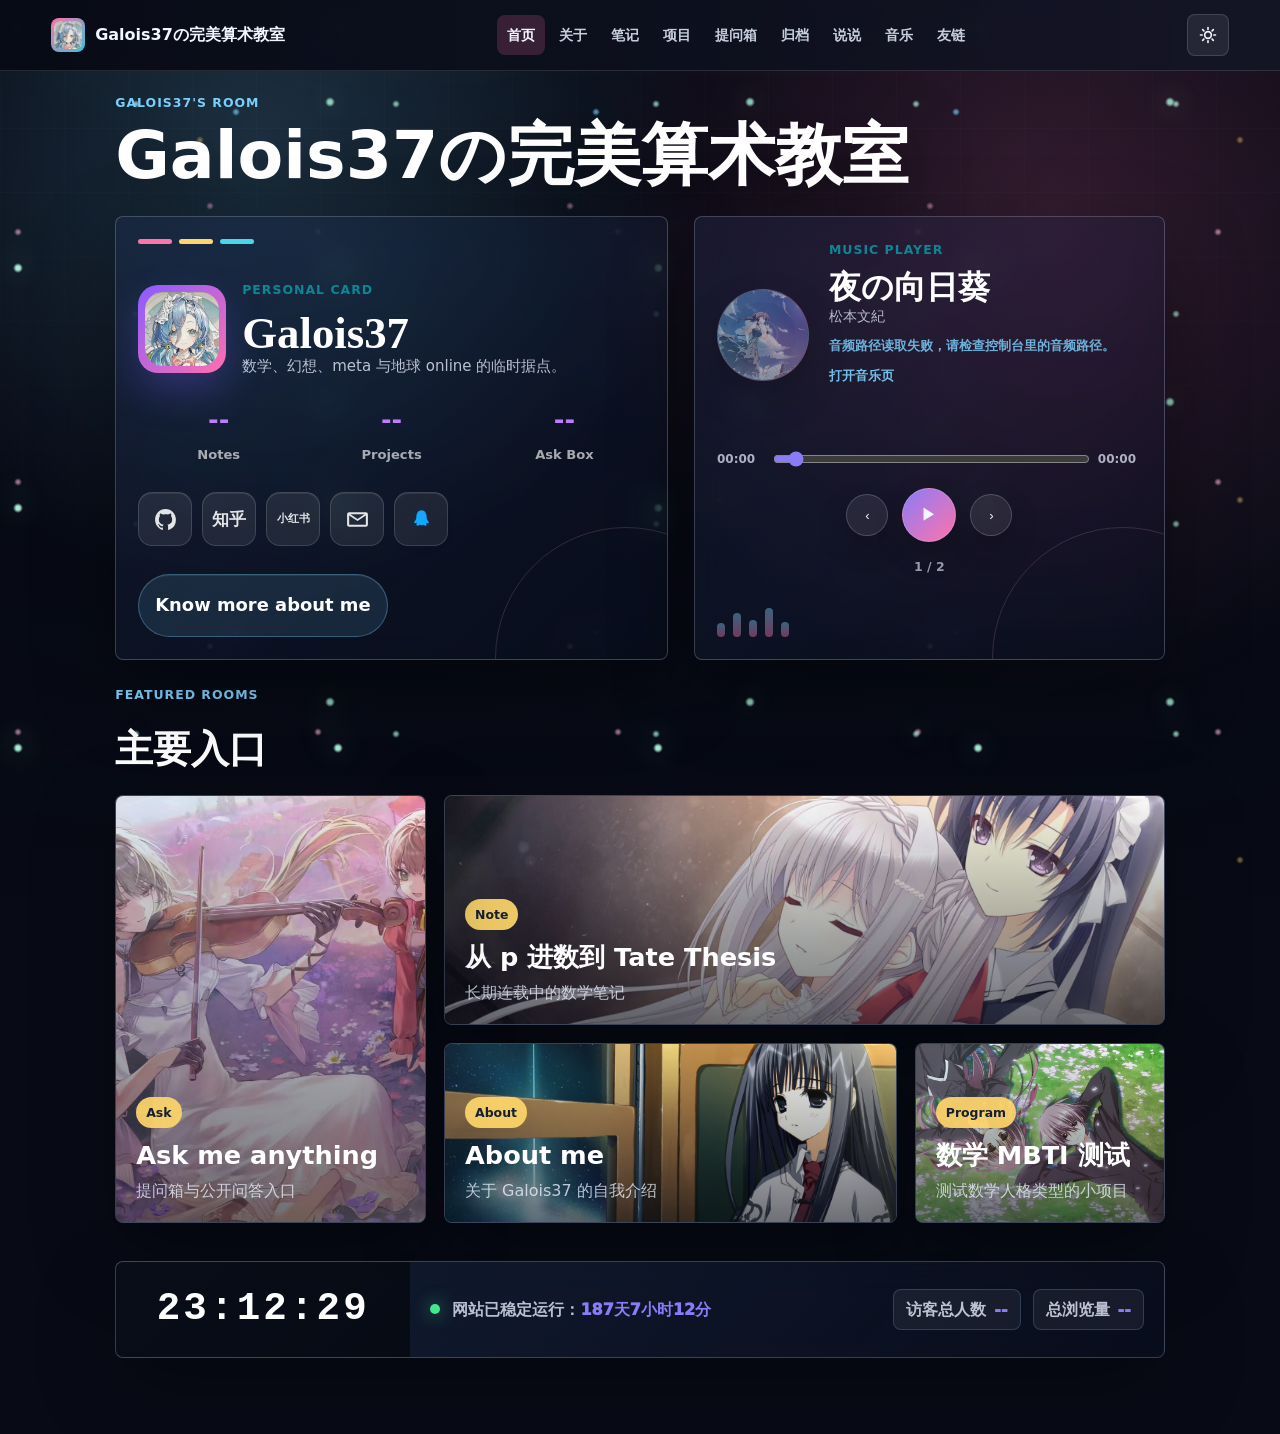
==== index.html @ 0f1a027f "Update site assets 2026-06-08 23:46:49" ====
<!doctype html>
<html lang="zh-CN">
<head>
  <meta charset="utf-8">
  <meta name="viewport" content="width=device-width, initial-scale=1">
  <title>Galois37の完美算术教室</title>
  <meta name="description" content="Galois37 的个人主页，记录笔记、项目、文章杂谈和提问箱。">
  <link rel="stylesheet" href="styles.css?v=20260608-audio-lyrics-1">
</head>
<body data-page="home">
  <header class="site-header" id="top">
    <a class="brand" href="index.html" aria-label="回到首页">
      <span class="brand-mark"><img src="assets/avatar.jpg" alt=""></span>
      <span>Galois37の完美算术教室</span>
    </a>
    <button class="nav-toggle" type="button" aria-label="打开导航" aria-expanded="false" aria-controls="site-nav">
      <span></span><span></span><span></span>
    </button>
    <nav class="site-nav" id="site-nav" aria-label="主导航">
      <a href="index.html" data-nav="home">首页</a>
      <a href="about.html" data-nav="about">关于</a>
      <a href="notes.html" data-nav="notes">笔记</a>
      <a href="articles.html" data-nav="articles">项目</a>
      <a href="ask.html" data-nav="ask">提问箱</a>
      <a class="nav-extra" href="archive.html" data-nav="archive">归档</a>
      <a class="nav-extra" href="moments.html" data-nav="moments">说说</a>
      <a class="nav-extra" href="music.html" data-nav="music">音乐</a>
      <a class="nav-extra" href="friends.html" data-nav="friends">友链</a>
    </nav>
    <button class="theme-toggle" type="button" data-theme-toggle aria-label="切换白天模式和黑夜模式" title="切换主题">
      <svg viewBox="0 0 24 24" aria-hidden="true"><path d="M12 3v2M12 19v2M5.64 5.64l1.42 1.42M16.95 16.95l1.41 1.41M3 12h2M19 12h2M5.64 18.36l1.42-1.42M16.95 7.05l1.41-1.41"/><circle cx="12" cy="12" r="4"/></svg>
    </button>
  </header>

  <main class="home-main">
    <section class="home-stage" aria-labelledby="home-title">
      <div class="home-bg-slider" aria-hidden="true">
        <span class="home-bg-slide home-bg-one"></span>
        <span class="home-bg-slide home-bg-two"></span>
        <span class="home-bg-slide home-bg-three"></span>
      </div>
      <div class="home-stage-shade" aria-hidden="true"></div>

      <div class="home-stage-inner">
        <div class="home-title-block">
          <p class="eyebrow">Galois37's Room</p>
          <h1 id="home-title">Galois37の完美算术教室</h1>
        </div>

        <div class="home-dashboard">
          <article class="profile-card home-persona-card" aria-label="Galois37 的个人名片">
            <div class="home-card-topline">
              <span></span><span></span><span></span>
            </div>
            <div class="home-persona-head">
              <a class="avatar-shell" href="about.html" aria-label="查看 Galois37 的关于页面">
                <img src="assets/avatar.jpg" alt="Galois37 的头像">
              </a>
              <div>
                <p class="eyebrow">Personal Card</p>
                <h2>Galois37</h2>
                <p>数学、幻想、meta 与地球 online 的临时据点。</p>
              </div>
            </div>
            <div class="profile-stats" aria-label="站点内容统计">
              <a href="notes.html" aria-label="查看笔记"><strong data-stat-count="notes">--</strong>Notes</a>
              <a href="articles.html" aria-label="查看项目"><strong data-stat-count="works">--</strong>Projects</a>
              <a href="ask.html" aria-label="进入提问箱"><strong data-stat-count="asks">--</strong>Ask Box</a>
            </div>
            <div class="icon-links" aria-label="社交链接">
              <a class="app-link github-link" href="https://github.com/Galois37" target="_blank" rel="noreferrer" aria-label="GitHub 主页">
                <svg viewBox="0 0 24 24" aria-hidden="true"><path d="M12 2C6.48 2 2 6.58 2 12.26c0 4.52 2.86 8.35 6.83 9.71.5.1.68-.22.68-.49 0-.24-.01-.88-.01-1.73-2.78.62-3.37-1.37-3.37-1.37-.45-1.19-1.11-1.51-1.11-1.51-.91-.64.07-.63.07-.63 1 .07 1.53 1.06 1.53 1.06.9 1.57 2.36 1.12 2.94.86.09-.67.35-1.12.64-1.38-2.22-.26-4.56-1.14-4.56-5.07 0-1.12.39-2.04 1.03-2.76-.1-.26-.45-1.31.1-2.72 0 0 .84-.28 2.75 1.05A9.27 9.27 0 0 1 12 6.94c.85 0 1.71.12 2.51.34 1.91-1.33 2.75-1.05 2.75-1.05.55 1.41.2 2.46.1 2.72.64.72 1.03 1.64 1.03 2.76 0 3.94-2.34 4.8-4.57 5.06.36.32.68.95.68 1.92 0 1.38-.01 2.49-.01 2.83 0 .27.18.59.69.49A10.16 10.16 0 0 0 22 12.26C22 6.58 17.52 2 12 2Z"/></svg>
              </a>
              <a class="app-link zhihu-link" href="https://www.zhihu.com/people/riemann-85-53" target="_blank" rel="noreferrer" aria-label="知乎主页"><span class="brand-glyph">知乎</span></a>
              <a class="app-link xhs-link" href="https://xhslink.com/m/2OqSgZDfYsQ" target="_blank" rel="noreferrer" aria-label="小红书主页"><span class="brand-glyph xhs-glyph">小红书</span></a>
              <a class="app-link mail-link" href="mailto:2707752781@qq.com" aria-label="QQ 邮箱">
                <svg viewBox="0 0 24 24" aria-hidden="true"><path d="M4 5h16a2 2 0 0 1 2 2v10a2 2 0 0 1-2 2H4a2 2 0 0 1-2-2V7a2 2 0 0 1 2-2Zm0 3.2V17h16V8.2l-8 5.3-8-5.3Zm1.2-1.2L12 11.5 18.8 7H5.2Z"/></svg>
              </a>
              <a class="app-link qq-link" href="tencent://message/?uin=2707752781&Site=Galois37&Menu=yes" aria-label="QQ 联系">
                <svg class="qq-badge" viewBox="0 0 64 64" aria-hidden="true"><path class="qq-body" d="M32 8.5c8 0 13.2 7.2 13.2 18 0 4.4 2.5 8.4 5.1 12.1 1.2 1.7.3 3.1-1.7 2.7l-4.4-.9c.8 3.3 1.2 6.2-.5 7.3-1.5 1-4.3-.5-6.6-2.2-1.6.6-3.3.9-5.1.9s-3.5-.3-5.1-.9c-2.3 1.7-5.1 3.2-6.6 2.2-1.7-1.1-1.3-4-.5-7.3l-4.4.9c-2 .4-2.9-1-1.7-2.7 2.6-3.7 5.1-7.7 5.1-12.1 0-10.8 5.2-18 13.2-18Z"></path></svg>
              </a>
            </div>
            <a class="know-more profile-cta" href="about.html">Know more about me</a>
          </article>

          <aside class="music-placeholder music-player" data-music-player aria-label="简易音乐播放器">
            <div class="music-disc" aria-hidden="true"><img src="assets/avatar.jpg" alt="" data-music-cover></div>
            <div class="music-meta">
              <p class="eyebrow">Music Player</p>
              <h2 data-music-title>夜の向日葵</h2>
              <p data-music-artist>松本文紀</p>
              <p class="music-lyric" data-music-lyric hidden></p>
              <a class="music-page-link" href="music.html">打开音乐页</a>
            </div>
            <div class="music-progress-row" aria-label="播放进度">
              <span data-music-current>00:00</span>
              <input type="range" min="0" max="100" value="0" data-music-progress aria-label="拖动调整播放进度">
              <span data-music-duration>00:00</span>
            </div>
            <div class="music-controls" aria-label="音乐控制">
              <button type="button" data-music-prev aria-label="上一首">‹</button>
              <button type="button" class="music-play-button" data-music-toggle aria-label="播放或暂停">
                <span data-music-icon>▶</span>
              </button>
              <button type="button" data-music-next aria-label="下一首">›</button>
            </div>
            <div class="music-page-count" data-music-counter>1 / 1</div>
            <div class="music-bars" aria-hidden="true"><span></span><span></span><span></span><span></span><span></span></div>
          </aside>
        </div>

        <section class="home-projects" aria-labelledby="home-projects-title">
          <div class="home-section-head">
            <p class="eyebrow">Featured Rooms</p>
            <h2 id="home-projects-title">主要入口</h2>
          </div>
          <div class="home-project-grid">
            <a class="home-project-card project-note" href="assets/notes/p-adic-to-tate-thesis.pdf?v=20260605-pdf-deploy-1" target="_blank" rel="noreferrer">
              <span>Note</span>
              <strong>从 p 进数到 Tate Thesis</strong>
              <em>长期连载中的数学笔记</em>
            </a>
            <a class="home-project-card project-ask" href="ask.html">
              <span>Ask</span>
              <strong>Ask me anything</strong>
              <em>提问箱与公开问答入口</em>
            </a>
            <a class="home-project-card project-about" href="about.html">
              <span>About</span>
              <strong>About me</strong>
              <em>关于 Galois37 的自我介绍</em>
            </a>
            <a class="home-project-card project-mbti" href="https://galois37.github.io/math.mbti-test/" target="_blank" rel="noreferrer">
              <span>Program</span>
              <strong>数学 MBTI 测试</strong>
              <em>测试数学人格类型的小项目</em>
            </a>
          </div>
        </section>

        <section class="home-site-status" aria-label="网站时间与访问统计">
          <time class="site-clock" data-site-clock datetime="">--:--:--</time>
          <div class="site-uptime">
            <span class="status-dot" aria-hidden="true"></span>
            <span>网站已稳定运行：<strong data-site-uptime>计算中</strong></span>
          </div>
          <div class="site-metrics" aria-label="访问统计">
            <span>访客总人数 <strong data-total-visitors>--</strong></span>
            <span>总浏览量 <strong data-total-views>--</strong></span>
          </div>
        </section>
      </div>
    </section>
  </main>

  <footer class="site-footer">
    <p>© 2026 Galois37. Built with HTML, CSS and JavaScript.</p>
    <a href="#top">回到顶部</a>
  </footer>

  <script src="script.js?v=20260608-audio-lyrics-1"></script>
</body>
</html>
---- styles.css ----
:root {
  --ink: #f2f6ff;
  --muted: #b5bed3;
  --paper: #111525;
  --panel: rgba(18, 24, 45, 0.3);
  --panel-strong: rgba(23, 29, 52, 0.42);
  --line: rgba(255, 255, 255, 0.14);
  --pink: #ff6fae;
  --cyan: #32c7d9;
  --yellow: #ffd66b;
  --violet: #8a7cf6;
  --shadow: 0 24px 70px rgba(0, 0, 0, 0.38);
  --body-bg:
    radial-gradient(circle at 12% 6%, rgba(255, 111, 174, 0.22), transparent 28rem),
    radial-gradient(circle at 92% 14%, rgba(50, 199, 217, 0.18), transparent 26rem),
    radial-gradient(circle at 50% 100%, rgba(138, 124, 246, 0.16), transparent 30rem),
    linear-gradient(180deg, #101421 0%, #171b2d 46%, #111525 100%);
  --header-bg: rgba(16, 20, 33, 0.86);
  --nav-text: #c6cedd;
  --control-bg: rgba(255, 255, 255, 0.08);
  --room-overlay: linear-gradient(180deg, rgba(11, 14, 24, 0.14), rgba(11, 14, 24, 0.74));
  --glass-fill:
    linear-gradient(135deg, rgba(57, 72, 112, 0.3), rgba(13, 18, 35, 0.18)),
    rgba(18, 24, 45, 0.28);
}

html[data-theme="light"] {
  --ink: #202536;
  --muted: #6f6a61;
  --paper: #fff7e8;
  --panel: rgba(255, 246, 222, 0.42);
  --panel-strong: rgba(255, 240, 204, 0.5);
  --line: rgba(174, 128, 47, 0.2);
  --shadow: 0 24px 70px rgba(128, 86, 24, 0.16);
  --body-bg:
    radial-gradient(circle at 10% 4%, rgba(255, 111, 174, 0.18), transparent 27rem),
    radial-gradient(circle at 92% 12%, rgba(50, 199, 217, 0.18), transparent 28rem),
    linear-gradient(180deg, #fff7fb 0%, #f4fbff 46%, #f8f5fb 100%);
  --header-bg: rgba(255, 246, 224, 0.72);
  --nav-text: #71675a;
  --control-bg: rgba(255, 246, 224, 0.48);
  --room-overlay: linear-gradient(180deg, rgba(255, 252, 241, 0.08), rgba(255, 222, 145, 0.32));
  --glass-fill:
    linear-gradient(135deg, rgba(255, 250, 235, 0.5), rgba(255, 218, 139, 0.24)),
    rgba(255, 244, 214, 0.3);
}

* { box-sizing: border-box; }
[hidden] { display: none !important; }

html {
  scroll-behavior: smooth;
  background: #080b16;
}

body {
  position: relative;
  margin: 0;
  color: var(--ink);
  font-family: system-ui, -apple-system, BlinkMacSystemFont, "Segoe UI", "Microsoft YaHei", sans-serif;
  line-height: 1.7;
  background: transparent;
  min-height: 100svh;
  isolation: isolate;
}

body::before,
body::after {
  content: "";
  position: fixed;
  inset: 0;
  pointer-events: none;
}

body::before {
  z-index: -6;
  background:
    linear-gradient(180deg, rgba(8, 11, 22, 0.28), rgba(8, 11, 22, 0.82)),
    linear-gradient(90deg, rgba(8, 11, 22, 0.68), rgba(8, 11, 22, 0.16), rgba(8, 11, 22, 0.7)),
    url("assets/home-bg-1.jpg");
  background-size: cover;
  background-position: center;
  background-attachment: fixed;
  animation: siteBgCycle 60s step-end infinite;
}

html[data-theme="light"] body::before {
  background:
    linear-gradient(180deg, rgba(255, 250, 235, 0.5), rgba(255, 226, 156, 0.34) 46%, rgba(255, 247, 226, 0.58)),
    linear-gradient(90deg, rgba(255, 236, 184, 0.48), rgba(255, 255, 250, 0.08), rgba(255, 224, 162, 0.42)),
    url("assets/home-bg-1.jpg");
  background-size: cover;
  background-position: center;
  background-attachment: fixed;
  animation: siteBgCycleLight 60s step-end infinite;
  filter: saturate(1.05) brightness(1.1);
}

html[data-theme="light"] body::after {
  background-image:
    radial-gradient(circle at 18px 28px, rgba(255, 246, 182, 0.9) 0 2px, transparent 5px),
    radial-gradient(circle at 96px 74px, rgba(255, 208, 119, 0.7) 0 1px, transparent 4px),
    radial-gradient(circle at 146px 132px, rgba(124, 211, 255, 0.54) 0 1px, transparent 4px),
    radial-gradient(circle at 48px 152px, rgba(255, 182, 216, 0.58) 0 1px, transparent 4px),
    radial-gradient(circle at 210px 42px, rgba(255, 246, 182, 0.72) 0 2px, transparent 5px),
    radial-gradient(circle at 280px 180px, rgba(255, 214, 107, 0.5) 0 1px, transparent 4px);
  filter: drop-shadow(0 0 12px rgba(255, 228, 142, 0.88));
  opacity: 0.78;
}

body::after {
  z-index: -2;
  background-image:
    radial-gradient(circle at 18px 28px, rgba(180, 255, 229, 0.95) 0 2px, transparent 5px),
    radial-gradient(circle at 96px 74px, rgba(180, 255, 229, 0.72) 0 1px, transparent 4px),
    radial-gradient(circle at 146px 132px, rgba(124, 211, 255, 0.7) 0 1px, transparent 4px),
    radial-gradient(circle at 48px 152px, rgba(255, 182, 216, 0.62) 0 1px, transparent 4px),
    radial-gradient(circle at 210px 42px, rgba(180, 255, 229, 0.78) 0 2px, transparent 5px),
    radial-gradient(circle at 280px 180px, rgba(255, 214, 107, 0.44) 0 1px, transparent 4px);
  background-size: 320px 240px, 260px 210px, 360px 260px, 300px 250px, 420px 300px, 520px 360px;
  background-position: 0 0, 40px 30px, 90px -20px, -30px 80px, 120px 60px, -80px -40px;
  background-repeat: repeat;
  filter: drop-shadow(0 0 14px rgba(173, 255, 218, 0.95));
  opacity: 0.98;
  animation: particleDrift 8s ease-in-out infinite alternate;
}

@keyframes particleDrift {
  from { transform: translate3d(0, 0, 0) scale(1); opacity: 0.72; }
  to { transform: translate3d(0, -28px, 0) scale(1.03); opacity: 1; }
}

@keyframes siteBgCycle {
  0%, 32% {
    background-image:
      linear-gradient(180deg, rgba(8, 11, 22, 0.28), rgba(8, 11, 22, 0.82)),
      linear-gradient(90deg, rgba(8, 11, 22, 0.68), rgba(8, 11, 22, 0.16), rgba(8, 11, 22, 0.7)),
      url("assets/home-bg-1.jpg");
  }
  33%, 65% {
    background-image:
      linear-gradient(180deg, rgba(8, 11, 22, 0.28), rgba(8, 11, 22, 0.82)),
      linear-gradient(90deg, rgba(8, 11, 22, 0.68), rgba(8, 11, 22, 0.16), rgba(8, 11, 22, 0.7)),
      url("assets/home-bg-2.jpg");
  }
  66%, 100% {
    background-image:
      linear-gradient(180deg, rgba(8, 11, 22, 0.28), rgba(8, 11, 22, 0.82)),
      linear-gradient(90deg, rgba(8, 11, 22, 0.68), rgba(8, 11, 22, 0.16), rgba(8, 11, 22, 0.7)),
      url("assets/home-bg-3.jpg");
  }
}

@keyframes siteBgCycleLight {
  0%, 32% {
    background-image:
      linear-gradient(180deg, rgba(255, 250, 235, 0.5), rgba(255, 226, 156, 0.34) 46%, rgba(255, 247, 226, 0.58)),
      linear-gradient(90deg, rgba(255, 236, 184, 0.48), rgba(255, 255, 250, 0.08), rgba(255, 224, 162, 0.42)),
      url("assets/home-bg-1.jpg");
  }
  33%, 65% {
    background-image:
      linear-gradient(180deg, rgba(255, 250, 235, 0.5), rgba(255, 226, 156, 0.34) 46%, rgba(255, 247, 226, 0.58)),
      linear-gradient(90deg, rgba(255, 236, 184, 0.48), rgba(255, 255, 250, 0.08), rgba(255, 224, 162, 0.42)),
      url("assets/home-bg-2.jpg");
  }
  66%, 100% {
    background-image:
      linear-gradient(180deg, rgba(255, 250, 235, 0.5), rgba(255, 226, 156, 0.34) 46%, rgba(255, 247, 226, 0.58)),
      linear-gradient(90deg, rgba(255, 236, 184, 0.48), rgba(255, 255, 250, 0.08), rgba(255, 224, 162, 0.42)),
      url("assets/home-bg-3.jpg");
  }
}

a { color: inherit; text-decoration: none; }
p { margin: 0; }

.site-header {
  position: sticky;
  top: 0;
  z-index: 10;
  display: flex;
  align-items: center;
  justify-content: space-between;
  gap: 20px;
  padding: 14px clamp(18px, 4vw, 52px);
  border-bottom: 1px solid var(--line);
  background: var(--header-bg);
  backdrop-filter: blur(16px);
}

.brand {
  display: inline-flex;
  align-items: center;
  gap: 10px;
  min-width: 0;
  font-weight: 900;
}

.brand span:last-child {
  overflow: hidden;
  text-overflow: ellipsis;
  white-space: nowrap;
}

.brand-mark,
.avatar-shell {
  display: grid;
  place-items: center;
  border-radius: 8px;
  color: #fff;
  background: linear-gradient(135deg, var(--pink), var(--cyan));
}

.brand-mark {
  width: 34px;
  height: 34px;
  flex: 0 0 auto;
  padding: 3px;
  overflow: hidden;
}

.brand-mark img {
  width: 100%;
  height: 100%;
  object-fit: cover;
  border-radius: 6px;
}

.site-nav {
  display: flex;
  align-items: center;
  gap: 4px;
}

.site-nav a {
  padding: 8px 10px;
  border-radius: 8px;
  color: var(--nav-text);
  font-size: 0.9rem;
  font-weight: 800;
}

.site-nav a:hover,
.site-nav a:focus-visible,
body[data-page="home"] .site-nav a[data-nav="home"],
body[data-page="about"] .site-nav a[data-nav="about"],
body[data-page="notes"] .site-nav a[data-nav="notes"],
body[data-page="articles"] .site-nav a[data-nav="articles"],
body[data-page="ask"] .site-nav a[data-nav="ask"],
body[data-page="archive"] .site-nav a[data-nav="archive"],
body[data-page="moments"] .site-nav a[data-nav="moments"],
body[data-page="music"] .site-nav a[data-nav="music"],
body[data-page="friends"] .site-nav a[data-nav="friends"] {
  color: var(--ink);
  background: rgba(255, 111, 174, 0.18);
  outline: none;
}

.site-nav .nav-extra {
  display: inline-flex;
}

.nav-toggle {
  display: none;
  width: 42px;
  height: 42px;
  border: 1px solid var(--line);
  border-radius: 8px;
  background: var(--control-bg);
}

.theme-toggle {
  display: inline-grid;
  place-items: center;
  width: 42px;
  height: 42px;
  border: 1px solid var(--line);
  border-radius: 8px;
  color: var(--ink);
  background: var(--control-bg);
  cursor: pointer;
}

.theme-toggle svg {
  width: 20px;
  height: 20px;
  fill: none;
  stroke: currentColor;
  stroke-linecap: round;
  stroke-linejoin: round;
  stroke-width: 2;
}

.owner-badge {
  display: inline-flex;
  align-items: center;
  min-height: 22px;
  margin: 0 4px;
  padding: 2px 8px;
  border: 1px solid rgba(255, 214, 107, 0.46);
  border-radius: 999px;
  color: #ffe59a;
  background: rgba(255, 214, 107, 0.13);
  font-size: 0.72rem;
  font-weight: 900;
  vertical-align: middle;
}

.nav-toggle span {
  display: block;
  width: 18px;
  height: 2px;
  margin: 4px auto;
  border-radius: 99px;
  background: var(--ink);
}

.home-hero,
.section {
  width: min(1180px, calc(100% - clamp(48px, 18vw, 360px)));
  margin: 0 auto;
}

body:not([data-page="home"]) main {
  position: relative;
  z-index: 1;
}

body:not([data-page="home"]) .page-hero,
body:not([data-page="home"]) .section {
  width: min(1180px, calc(100% - clamp(48px, 18vw, 360px)));
  margin-left: auto;
  margin-right: auto;
}

.home-hero {
  min-height: calc(100svh - 65px);
  display: grid;
  align-items: center;
  padding: clamp(46px, 8vw, 92px) 0;
}

.page-main {
  padding-bottom: 70px;
}

.page-hero {
  padding: clamp(48px, 8vw, 86px) 0 28px;
}

.about-hero {
  min-height: 430px;
  display: grid;
  align-content: end;
  padding: clamp(52px, 9vw, 92px);
  margin-top: 28px;
  border: 1px solid var(--line);
  border-radius: 8px;
  color: #fff;
  background:
    linear-gradient(90deg, rgba(12, 16, 28, 0.72), rgba(12, 16, 28, 0.18)),
    url("assets/about-bg.png");
  background-size: cover;
  background-position: center;
  box-shadow: var(--shadow);
  overflow: hidden;
}

.about-hero .eyebrow {
  display: none;
}

.about-hero p:not(.eyebrow) {
  color: rgba(255, 255, 255, 0.88);
  max-width: 760px;
  font-size: clamp(1.65rem, 3.8vw, 3.2rem);
  font-weight: 900;
  line-height: 1.2;
  text-shadow: 0 10px 28px rgba(0, 0, 0, 0.46);
}

.page-hero h1,
.hero-main h2 {
  margin: 0;
  max-width: 820px;
  font-size: clamp(2.3rem, 6vw, 4.8rem);
  line-height: 1.06;
  letter-spacing: 0;
}

.page-hero p:not(.eyebrow),
.hero-main p {
  max-width: 760px;
  margin-top: 20px;
  color: var(--muted);
  font-size: 1.08rem;
}

.profile-card,
.hero-main,
.glass-card,
.note-item,
.article-card,
.ask-form,
.social-card,
.account-card,
.discussion-preview,
.archive-item,
.moment-card,
.friend-card,
.resource-card,
.admin-login,
.admin-section,
.admin-row {
  border: 1px solid var(--line);
  border-radius: 8px;
  background: var(--glass-fill);
  box-shadow: var(--shadow);
  backdrop-filter: blur(18px) saturate(132%);
}

.hero-profile {
  width: min(100%, 1040px);
  min-height: 560px;
  margin: 0 auto;
  display: flex;
  flex-direction: column;
  justify-content: space-between;
  gap: 10px;
  padding: clamp(26px, 4.8vw, 52px);
  color: rgba(255, 255, 255, 0.92);
  background:
    linear-gradient(135deg, rgba(37, 42, 69, 0.94), rgba(54, 58, 88, 0.8)),
    rgba(36, 42, 64, 0.86);
  transition: transform 180ms ease, border-color 180ms ease;
  overflow: hidden;
}

.hero-profile:hover {
  transform: translateY(-3px);
  border-color: rgba(255, 111, 174, 0.36);
}

.profile-head {
  display: grid;
  grid-template-columns: 172px 1fr;
  gap: clamp(24px, 4vw, 42px);
  align-items: start;
}

.avatar-shell {
  width: 172px;
  height: 172px;
  padding: 7px;
  flex: 0 0 auto;
  overflow: hidden;
  background: linear-gradient(135deg, #8a5cff, var(--pink));
  box-shadow: 0 18px 38px rgba(119, 93, 255, 0.28);
}

.avatar-shell img {
  width: 100%;
  height: 100%;
  object-fit: cover;
  border-radius: 6px;
}

.profile-text {
  min-width: 0;
}

.hero-profile h1,
.profile-text h1 {
  margin: 0;
  color: #fff;
  font-family: Georgia, "Times New Roman", "Microsoft YaHei", serif;
  font-size: clamp(3.2rem, 7vw, 6.8rem);
  line-height: 1.05;
}

.profile-line {
  color: rgba(255, 255, 255, 0.96);
  font-weight: 900;
  font-size: clamp(1.1rem, 2.1vw, 1.65rem);
}

.profile-desc,
.card-link,
.glass-card p,
.note-item p,
.article-card p,
.discussion-preview p {
  color: var(--muted);
}

.hero-profile .eyebrow {
  color: #c8b8ff;
}

.hero-profile .profile-desc {
  color: rgba(255, 255, 255, 0.76);
  max-width: 680px;
  font-size: clamp(1rem, 1.45vw, 1.18rem);
}

.profile-stats {
  display: grid;
  grid-template-columns: repeat(3, 1fr);
  gap: 12px;
  margin: 22px 0;
  text-align: center;
}

.profile-stats a {
  display: grid;
  gap: 3px;
  color: rgba(255, 255, 255, 0.64);
  font-size: 0.9rem;
  font-weight: 800;
  overflow-wrap: anywhere;
  padding: 10px 6px;
  border: 1px solid transparent;
  border-radius: 8px;
  transition: transform 160ms ease, border-color 160ms ease, background 160ms ease;
}

.profile-stats a:hover,
.profile-stats a:focus-visible {
  color: #fff;
  transform: translateY(-2px);
  border-color: rgba(191, 124, 255, 0.28);
  background: rgba(255, 255, 255, 0.05);
  outline: none;
}

.profile-stats em {
  font-style: normal;
  line-height: 1.18;
}

.profile-stats strong {
  color: #bf7cff;
  font-size: clamp(1.65rem, 3vw, 2.45rem);
  line-height: 1;
}

.icon-links {
  display: flex;
  flex-wrap: wrap;
  gap: 12px;
  justify-content: center;
}

.icon-links a {
  display: grid;
  place-items: center;
  width: 68px;
  height: 68px;
  border: 1px solid rgba(255, 255, 255, 0.14);
  border-radius: 16px;
  color: rgba(255, 255, 255, 0.88);
  background: rgba(255, 255, 255, 0.08);
  box-shadow: inset 0 1px 0 rgba(255, 255, 255, 0.08);
  font-weight: 900;
}

.app-link svg {
  width: 30px;
  height: 30px;
  fill: currentColor;
}

.qq-badge {
  width: 38px;
  height: 38px;
  filter: drop-shadow(0 6px 14px rgba(0, 0, 0, 0.18));
}

.qq-body {
  fill: #12a8ff;
}

.brand-glyph {
  display: grid;
  place-items: center;
  width: 100%;
  height: 100%;
  font-size: 1.22rem;
  line-height: 1;
}

.xhs-glyph {
  font-size: 0.78rem;
}

.github-link {
  color: #ffffff;
  background: #24292f;
}

.zhihu-link {
  color: #ffffff;
}

.xhs-link {
  color: #ffffff;
}

.mail-link {
  color: #ffffff;
  background: linear-gradient(135deg, #4aa3ff, #8a7cf6);
}

.qq-link {
  color: #ffffff;
}

.know-more {
  width: fit-content;
  margin: 18px auto 0;
  color: rgba(255, 255, 255, 0.86);
  font-size: 0.94rem;
  font-weight: 900;
}

.profile-cta {
  display: inline-flex;
  align-items: center;
  justify-content: center;
  min-height: 46px;
  margin: 20px 0 0;
  padding: 10px 18px;
  border: 1px solid rgba(255, 255, 255, 0.18);
  border-radius: 999px;
  color: #fff;
  background: rgba(255, 255, 255, 0.1);
  font-size: clamp(1rem, 1.4vw, 1.18rem);
  box-shadow: inset 0 1px 0 rgba(255, 255, 255, 0.08);
}

.hero-main,
.glass-card,
.ask-form {
  padding: clamp(22px, 4vw, 34px);
}

.glass-card,
.note-item,
.article-card,
.ask-form,
.social-card,
.account-card,
.discussion-preview,
.archive-item,
.moment-card,
.friend-card,
.resource-card,
.admin-login,
.admin-section,
.admin-row {
  background: var(--glass-fill);
}

.hero-main {
  position: relative;
  overflow: hidden;
}

.hero-main::before {
  content: "";
  display: block;
  width: 86px;
  height: 6px;
  margin-bottom: 26px;
  border-radius: 999px;
  background: linear-gradient(90deg, var(--pink), var(--yellow), var(--cyan));
}

.eyebrow {
  margin: 0 0 10px;
  color: #0d8795;
  font-size: 0.78rem;
  font-weight: 900;
  letter-spacing: 0.08em;
  text-transform: uppercase;
}

.hero-actions,
.social-grid,
.link-row {
  display: flex;
  flex-wrap: wrap;
  gap: 12px;
  margin-top: 28px;
}

.button {
  display: inline-flex;
  align-items: center;
  justify-content: center;
  min-height: 44px;
  padding: 10px 18px;
  border: 1px solid transparent;
  border-radius: 8px;
  font-weight: 900;
  cursor: pointer;
}

.button.primary {
  color: #fff;
  background: linear-gradient(135deg, var(--pink), #ff8b5f);
}

.button.secondary {
  color: #107281;
  border-color: rgba(50, 199, 217, 0.32);
  background: rgba(50, 199, 217, 0.1);
}

.button.danger {
  color: #ffd6e7;
  border-color: rgba(255, 111, 174, 0.34);
  background: rgba(255, 111, 174, 0.12);
}

.section {
  padding: clamp(44px, 7vw, 76px) 0;
}

.section-title {
  margin-bottom: 24px;
}

.section-title h2,
.glass-card h2,
.discussion-preview h2 {
  margin: 0;
  font-size: clamp(1.55rem, 3vw, 2.5rem);
  line-height: 1.16;
}

.social-grid {
  margin-top: 0;
}

.social-card {
  min-width: 180px;
  display: grid;
  gap: 3px;
  padding: 16px 18px;
}

.social-card span {
  color: var(--muted);
  font-size: 0.88rem;
  font-weight: 800;
}

.social-card strong {
  overflow-wrap: anywhere;
}

.card-grid,
.two-column,
.ask-layout {
  display: grid;
  gap: 18px;
}

.card-grid {
  grid-template-columns: repeat(3, minmax(0, 1fr));
}

.mini-grid,
.friend-grid {
  display: grid;
  grid-template-columns: repeat(2, minmax(0, 1fr));
  gap: 16px;
}

.mini-card {
  display: grid;
  gap: 10px;
  align-content: start;
  min-height: 180px;
  padding: 22px;
}

.mini-card h3 {
  margin: 0;
  color: var(--ink);
  font-size: 1.35rem;
  line-height: 1.2;
}

.friend-card {
  position: relative;
  display: grid;
  grid-template-columns: 74px 1fr auto;
  align-items: center;
  gap: 16px;
  min-height: 132px;
  overflow: hidden;
  padding: 20px;
  border: 1px solid var(--line);
  border-radius: 8px;
  background:
    radial-gradient(circle at 8% 16%, rgba(124, 211, 255, 0.18), transparent 18rem),
    linear-gradient(135deg, rgba(37, 42, 67, 0.88), rgba(47, 51, 82, 0.68));
  box-shadow: var(--shadow);
  color: var(--ink);
}

.friend-card:hover {
  transform: translateY(-2px);
  border-color: rgba(124, 211, 255, 0.42);
}

.friend-orbit {
  position: absolute;
  inset: auto -30px -60px auto;
  width: 128px;
  height: 128px;
  border: 1px solid rgba(255, 182, 216, 0.16);
  border-radius: 999px;
}

.friend-avatar {
  position: relative;
  z-index: 1;
  display: grid;
  place-items: center;
  width: 74px;
  height: 74px;
  overflow: hidden;
  border: 2px solid rgba(255, 182, 216, 0.36);
  border-radius: 8px;
  background: rgba(255, 255, 255, 0.08);
  color: #ffd0e6;
  font-size: 1.55rem;
  font-weight: 900;
}

.friend-avatar img {
  width: 100%;
  height: 100%;
  object-fit: cover;
}

.friend-body {
  position: relative;
  z-index: 1;
  display: grid;
  gap: 7px;
  min-width: 0;
}

.friend-body strong {
  color: var(--ink);
  font-size: clamp(1.25rem, 2.4vw, 1.65rem);
  line-height: 1.15;
}

.friend-body span:last-child {
  color: var(--muted);
  line-height: 1.6;
}

.friend-meta {
  display: inline-flex;
  align-items: center;
  gap: 7px;
  color: #7cd3ff;
  font-size: 0.82rem;
  font-weight: 900;
  text-transform: uppercase;
}

.friend-dot {
  width: 8px;
  height: 8px;
  border-radius: 999px;
  background: #7cf7c8;
  box-shadow: 0 0 16px rgba(124, 247, 200, 0.72);
}

.friend-arrow {
  position: relative;
  z-index: 1;
  display: grid;
  place-items: center;
  width: 42px;
  height: 42px;
  border: 1px solid var(--line);
  border-radius: 999px;
  background: rgba(255, 255, 255, 0.06);
  color: #ffd0e6;
  font-weight: 900;
}

.friend-empty {
  grid-column: 1 / -1;
}

.admin-friend-avatar {
  display: inline-grid;
  place-items: center;
  width: 44px;
  height: 44px;
  overflow: hidden;
  border-radius: 8px;
  object-fit: cover;
  background: rgba(255, 255, 255, 0.08);
  color: #ffd0e6;
  font-weight: 900;
}

.two-column,
.ask-layout {
  grid-template-columns: minmax(0, 1fr) minmax(0, 1fr);
}

.ask-layout {
  align-items: start;
}

.ask-stack {
  display: grid;
  gap: 18px;
  align-self: start;
}

.account-card {
  display: grid;
  gap: 14px;
}

.account-card h2 {
  margin: 0;
  font-size: 1.35rem;
}

.account-form {
  display: grid;
  gap: 12px;
  margin-top: 14px;
}

.auth-tabs {
  display: grid;
  grid-template-columns: repeat(2, minmax(0, 1fr));
  gap: 10px;
  margin-top: 16px;
}

.auth-tabs button {
  min-height: 40px;
  border: 1px solid var(--line);
  border-radius: 8px;
  color: var(--muted);
  background: rgba(255, 255, 255, 0.05);
  font: inherit;
  font-weight: 900;
  cursor: pointer;
}

.auth-tabs button.is-active {
  color: #fff;
  border-color: rgba(255, 111, 174, 0.42);
  background: rgba(255, 111, 174, 0.18);
}

.feature-card {
  min-height: 260px;
  display: flex;
  flex-direction: column;
}

.room-card {
  position: relative;
  justify-content: flex-end;
  overflow: hidden;
  color: #fff;
  background-size: cover;
  background-position: center;
}

.room-card::before {
  content: "";
  position: absolute;
  inset: 0;
  background: var(--room-overlay);
  z-index: 0;
}

.room-card > * {
  position: relative;
  z-index: 1;
}

.notes-room {
  background-image: url("assets/room-notes.jpg");
}

.articles-room {
  background-image: url("assets/room-articles.jpg");
}

.ask-room {
  background-image: url("assets/room-ask.jpg");
}

.room-card h3 {
  color: #fff;
  text-shadow: 0 8px 22px rgba(0, 0, 0, 0.46);
}

.room-card a {
  color: #fff;
}

.feature-card h3,
.note-item h2,
.article-card h2 {
  margin: 0 0 8px;
  line-height: 1.25;
}

.feature-card a {
  width: fit-content;
  margin-top: auto;
  color: #107281;
  font-weight: 900;
}

.tag {
  width: fit-content;
  margin-bottom: 14px;
  padding: 5px 10px;
  border-radius: 999px;
  color: #77405f;
  background: #ffd6e7;
  font-size: 0.78rem;
  font-weight: 900;
}

.note-list,
.article-list,
.archive-list,
.moments-list {
  display: grid;
  gap: 14px;
}

.note-item,
.archive-item {
  display: grid;
  grid-template-columns: 132px 1fr;
  gap: 18px;
  padding: 22px;
}

.note-item time,
.article-card time,
.archive-item time,
.moment-card time {
  color: #a54778;
  font-weight: 900;
}

.note-link {
  display: inline-flex;
  align-items: center;
  justify-content: center;
  width: fit-content;
  min-height: 38px;
  margin-top: 12px;
  padding: 8px 14px;
  border: 1px solid rgba(50, 199, 217, 0.34);
  border-radius: 8px;
  color: #dffcff;
  background: rgba(50, 199, 217, 0.12);
  font-weight: 900;
}

.article-card {
  display: flex;
  justify-content: space-between;
  gap: 18px;
  padding: 22px;
}

.archive-item {
  border: 1px solid var(--line);
  border-radius: 8px;
  background: var(--panel);
  box-shadow: var(--shadow);
}

.archive-item h2,
.moment-card h2 {
  margin: 0 0 8px;
  line-height: 1.25;
}

.moment-card {
  position: relative;
  display: grid;
  gap: 16px;
  overflow: hidden;
  min-height: 260px;
  padding: clamp(20px, 4vw, 30px);
  border: 1px solid var(--line);
  border-radius: 8px;
  background:
    linear-gradient(135deg, rgba(32, 36, 58, 0.9), rgba(47, 51, 78, 0.78)),
    var(--moment-bg, none),
    var(--panel);
  background-size: cover;
  background-position: center;
  box-shadow: var(--shadow);
}

.moment-card::before {
  content: "";
  position: absolute;
  inset: 0;
  background: radial-gradient(circle at 12% 18%, rgba(255, 111, 174, 0.2), transparent 25rem);
  pointer-events: none;
}

.moment-head,
.moment-content,
.moment-gallery,
.moment-image {
  position: relative;
  z-index: 1;
}

.moment-head {
  display: grid;
  grid-template-columns: 72px 1fr;
  align-items: center;
  gap: 18px;
  padding-bottom: 24px;
  border-bottom: 1px solid rgba(203, 213, 255, 0.14);
}

.moment-avatar {
  width: 72px;
  height: 72px;
  border: 2px solid rgba(124, 211, 255, 0.26);
  border-radius: 8px;
  object-fit: cover;
  box-shadow: 0 18px 34px rgba(0, 0, 0, 0.24);
}

.moment-head strong {
  display: block;
  color: #9eb7e9;
  font-family: Georgia, "Times New Roman", serif;
  font-size: clamp(1.7rem, 4vw, 2.45rem);
  line-height: 1;
}

.moment-head time {
  display: block;
  margin-top: 8px;
  color: rgba(218, 227, 255, 0.74);
  font-size: clamp(1rem, 2vw, 1.18rem);
}

.moment-head time::before {
  content: "";
  display: inline-block;
  width: 0.72em;
  height: 0.72em;
  margin-right: 8px;
  border: 2px solid currentColor;
  border-radius: 999px;
  vertical-align: -0.06em;
}

.moment-content {
  display: grid;
  gap: 12px;
  max-width: 760px;
}

.moment-content p {
  white-space: pre-wrap;
  color: rgba(255, 255, 255, 0.92);
  font-size: clamp(1.28rem, 2.4vw, 1.9rem);
  font-weight: 800;
  line-height: 1.8;
}

.moment-gallery,
.admin-moment-gallery {
  display: grid;
  gap: 10px;
}

.moment-gallery {
  justify-self: center;
  width: min(100%, 720px);
  grid-template-columns: repeat(2, minmax(0, 1fr));
}

.moment-gallery[data-count="1"] {
  grid-template-columns: minmax(0, 1fr);
  width: min(100%, 520px);
}

.moment-gallery[data-count="3"] {
  grid-template-columns: 1.15fr 1fr;
}

.moment-gallery[data-count="3"] .moment-image:first-child {
  grid-row: span 2;
}

.admin-moment-gallery {
  grid-template-columns: repeat(auto-fit, minmax(160px, 1fr));
}

.moment-image,
.admin-moment-image {
  width: 100%;
  border: 1px solid var(--line);
  border-radius: 8px;
  object-fit: cover;
  box-shadow: 0 18px 50px rgba(0, 0, 0, 0.28);
}

.moment-image {
  aspect-ratio: 16 / 10;
  max-height: 360px;
}

.admin-moment-image {
  aspect-ratio: 16 / 10;
  max-height: 220px;
}

.resource-board,
.resource-group {
  display: grid;
  gap: 22px;
}

.resource-grid {
  display: grid;
  grid-template-columns: repeat(2, minmax(0, 1fr));
  gap: 14px;
}

.resource-card {
  display: grid;
  gap: 8px;
  padding: 20px;
  transition: transform 180ms ease, border-color 180ms ease;
}

.resource-card:hover,
.resource-card:focus-visible {
  transform: translateY(-2px);
  border-color: rgba(50, 199, 217, 0.38);
  outline: none;
}

.resource-card strong {
  font-size: 1.08rem;
}

.clean-list {
  margin: 0;
  padding-left: 1.2rem;
  color: var(--muted);
}

.clean-list strong {
  color: var(--ink);
}

.about-card {
  max-width: 900px;
  margin: 0 auto;
  overflow-wrap: anywhere;
}

.about-card h3 {
  margin-top: 20px;
}

.aside-text {
  color: var(--muted);
}

.inline-button {
  width: fit-content;
  margin-top: 8px;
}

.ask-form {
  display: grid;
  gap: 14px;
}

.checkbox-row {
  display: flex;
  align-items: center;
  gap: 10px;
  min-height: 44px;
  color: rgba(233, 239, 255, 0.78);
  font-weight: 900;
}

.checkbox-row input {
  width: 18px;
  height: 18px;
  accent-color: #8a7cff;
}

html[data-theme="light"] .checkbox-row {
  color: rgba(51, 37, 26, 0.72);
}

label {
  display: grid;
  gap: 7px;
  font-weight: 800;
}

input,
textarea,
select {
  width: 100%;
  border: 1px solid var(--line);
  border-radius: 8px;
  padding: 12px 14px;
  color: var(--ink);
  background: rgba(255, 255, 255, 0.08);
  font: inherit;
}

textarea {
  resize: vertical;
}

input:focus,
textarea:focus,
select:focus {
  border-color: var(--cyan);
  outline: 3px solid rgba(50, 199, 217, 0.2);
}

select {
  appearance: none;
}

.button:disabled {
  cursor: wait;
  opacity: 0.68;
}

.form-status {
  min-height: 1.7em;
  color: var(--muted);
  font-size: 0.94rem;
}

.discussion-preview {
  align-content: start;
  max-height: min(720px, calc(100svh - 156px));
  overflow-y: auto;
  overscroll-behavior: contain;
  scrollbar-color: rgba(124, 211, 255, 0.55) rgba(255, 255, 255, 0.08);
}

.discussion-preview::-webkit-scrollbar {
  width: 10px;
}

.discussion-preview::-webkit-scrollbar-thumb {
  border: 2px solid transparent;
  border-radius: 999px;
  background: rgba(124, 211, 255, 0.5);
  background-clip: content-box;
}

.discussion-preview::-webkit-scrollbar-track {
  background: rgba(255, 255, 255, 0.06);
  border-radius: 999px;
}

.discussion-preview article {
  padding: 16px 0;
  border-top: 1px solid var(--line);
}

.public-qa-list {
  display: grid;
  gap: 14px;
  margin-top: 18px;
}

.private-qa-section {
  margin-top: 28px;
}

.public-qa-list article {
  padding: 16px;
  border: 1px solid var(--line);
  border-radius: 8px;
  background: rgba(255, 255, 255, 0.05);
}

.qa-item {
  display: grid;
  gap: 14px;
}

.qa-question,
.qa-answer {
  display: grid;
  gap: 4px;
}

.qa-answer {
  padding-top: 12px;
  border-top: 1px dashed rgba(255, 255, 255, 0.18);
}

.site-footer {
  display: flex;
  justify-content: space-between;
  gap: 18px;
  padding: 28px clamp(18px, 4vw, 52px);
  border-top: 1px solid var(--line);
  color: var(--muted);
}

.admin-shell {
  width: min(1180px, calc(100% - clamp(48px, 18vw, 360px)));
  margin: 0 auto;
  padding: clamp(48px, 8vw, 92px) 0;
}

.admin-login {
  width: min(560px, 100%);
  margin: 0 auto;
  padding: clamp(24px, 5vw, 40px);
  border: 1px solid var(--line);
  border-radius: 8px;
  background: var(--panel-strong);
  box-shadow: var(--shadow);
}

.admin-login h1,
.admin-dashboard h1 {
  margin: 0;
  font-size: clamp(2.2rem, 6vw, 4.4rem);
  line-height: 1.08;
}

.admin-dashboard > .section-title {
  display: flex;
  align-items: end;
  justify-content: space-between;
  gap: 18px;
}

.admin-theme-toggle {
  flex: 0 0 auto;
}

.admin-tabs {
  display: flex;
  gap: 10px;
  overflow-x: auto;
  margin: 24px 0 28px;
  padding-bottom: 6px;
}

.admin-tabs button {
  flex: 0 0 auto;
  border: 1px solid var(--line);
  border-radius: 8px;
  padding: 10px 16px;
  color: var(--muted);
  background: var(--panel);
  font: inherit;
  font-weight: 800;
  cursor: pointer;
}

.admin-tabs button.is-active {
  color: #fff;
  border-color: rgba(255, 111, 174, 0.45);
  background: linear-gradient(135deg, rgba(255, 111, 174, 0.28), rgba(50, 199, 217, 0.18));
}

.admin-view[hidden] {
  display: none;
}

.admin-form {
  margin-top: 24px;
}

.admin-section {
  width: 100%;
}

.admin-list {
  display: grid;
  gap: 14px;
}

.admin-row {
  display: grid;
  gap: 10px;
}

.admin-row-head,
.admin-actions {
  display: flex;
  align-items: center;
  justify-content: space-between;
  gap: 12px;
}

.admin-row-head > div {
  display: flex;
  align-items: center;
  flex-wrap: wrap;
  gap: 8px;
}

.admin-row-head time {
  color: var(--muted);
  font-size: 0.86rem;
}

.admin-pill {
  display: inline-flex;
  align-items: center;
  min-height: 24px;
  padding: 3px 9px;
  border-radius: 999px;
  color: #ffd6e7;
  background: rgba(255, 111, 174, 0.14);
  font-size: 0.78rem;
  font-weight: 900;
}

.question-text {
  padding: 12px 14px;
  border: 1px solid var(--line);
  border-radius: 8px;
  background: rgba(255, 255, 255, 0.05);
}

.site-footer a {
  color: var(--ink);
  font-weight: 900;
}

body[data-page="home"] .site-header {
  position: fixed;
  left: 0;
  right: 0;
  border-bottom-color: rgba(255, 255, 255, 0.12);
  background:
    linear-gradient(90deg, rgba(7, 10, 20, 0.88), rgba(23, 26, 45, 0.62)),
    rgba(9, 12, 24, 0.62);
}

body[data-page="home"] .site-footer {
  display: none;
}

html[data-theme="light"] .site-header,
html[data-theme="light"] body[data-page="home"] .site-header {
  border-bottom-color: rgba(174, 128, 47, 0.18);
  background:
    linear-gradient(90deg, rgba(255, 249, 229, 0.84), rgba(255, 232, 176, 0.6)),
    rgba(255, 246, 224, 0.66);
  box-shadow: 0 16px 40px rgba(130, 88, 28, 0.1);
  backdrop-filter: blur(18px) saturate(132%);
}

html[data-theme="light"] .site-footer,
html[data-theme="light"] body[data-page="home"] .site-footer {
  border-top: 1px solid rgba(174, 128, 47, 0.18);
  background:
    linear-gradient(90deg, rgba(255, 249, 229, 0.76), rgba(255, 230, 172, 0.5)),
    rgba(255, 246, 224, 0.58);
  color: #6f6a61;
  box-shadow: 0 -18px 48px rgba(130, 88, 28, 0.1);
  backdrop-filter: blur(18px) saturate(132%);
}

html[data-theme="light"] .brand span:last-child,
html[data-theme="light"] .site-footer a {
  color: #33251a;
}

html[data-theme="light"] .site-nav a {
  color: #6b6258;
}

html[data-theme="light"] .site-nav a:hover,
html[data-theme="light"] .site-nav a:focus-visible,
html[data-theme="light"] .site-nav a[data-nav="home"],
html[data-theme="light"] .site-nav a[data-nav="about"],
html[data-theme="light"] .site-nav a[data-nav="notes"],
html[data-theme="light"] .site-nav a[data-nav="articles"],
html[data-theme="light"] .site-nav a[data-nav="ask"],
html[data-theme="light"] .site-nav a[data-nav="archive"],
html[data-theme="light"] .site-nav a[data-nav="moments"],
html[data-theme="light"] .site-nav a[data-nav="music"],
html[data-theme="light"] .site-nav a[data-nav="friends"] {
  color: #2f2418;
}

html[data-theme="light"] .site-nav a.active,
html[data-theme="light"] .site-nav a[aria-current="page"] {
  background: rgba(255, 196, 128, 0.34);
}

html[data-theme="light"] .theme-toggle,
html[data-theme="light"] .nav-toggle {
  color: #33251a;
  border-color: rgba(174, 128, 47, 0.2);
  background: rgba(255, 246, 224, 0.58);
}

.home-main {
  min-height: 100svh;
}

.home-stage {
  position: relative;
  min-height: 100svh;
  overflow: hidden;
  isolation: isolate;
  padding: clamp(92px, 7vw, 112px) 0 clamp(42px, 6vw, 76px);
}

.home-bg-slider,
.home-bg-slide,
.home-stage-shade {
  position: fixed;
  inset: 0;
}

.home-bg-slider {
  z-index: -5;
  background: #080b16;
}

.home-bg-slide {
  opacity: 0;
  background-size: cover;
  background-position: center;
  transform: scale(1.04);
  animation: homeBgFade 48s infinite;
}

.home-bg-one {
  background-image: url("assets/home-bg-1.jpg");
}

.home-bg-two {
  background-image: url("assets/home-bg-2.jpg");
  animation-delay: 16s;
}

.home-bg-three {
  background-image: url("assets/home-bg-3.jpg");
  animation-delay: 32s;
}

.home-stage-shade {
  z-index: -4;
  background:
    radial-gradient(circle at 20% 16%, rgba(124, 211, 255, 0.2), transparent 28rem),
    radial-gradient(circle at 82% 24%, rgba(255, 111, 174, 0.18), transparent 30rem),
    linear-gradient(180deg, rgba(5, 7, 15, 0.14), rgba(8, 11, 22, 0.62) 70%, rgba(8, 11, 22, 0.92) 100%),
    linear-gradient(90deg, rgba(4, 7, 16, 0.52), rgba(8, 11, 22, 0.14), rgba(4, 7, 16, 0.58));
}

html[data-theme="light"] .home-bg-slide {
  filter: saturate(1.08) brightness(1.12) sepia(0.12);
}

html[data-theme="light"] .home-stage-shade {
  background:
    radial-gradient(circle at 20% 16%, rgba(255, 239, 175, 0.3), transparent 28rem),
    radial-gradient(circle at 82% 24%, rgba(255, 196, 128, 0.22), transparent 30rem),
    linear-gradient(180deg, rgba(255, 250, 232, 0.36), rgba(255, 226, 158, 0.22) 70%, rgba(255, 247, 226, 0.5) 100%),
    linear-gradient(90deg, rgba(255, 235, 184, 0.42), rgba(255, 255, 248, 0.08), rgba(255, 220, 154, 0.34));
}

html[data-theme="light"] .home-title-block,
html[data-theme="light"] .home-section-head {
  color: #fffdf8;
  text-shadow: 0 16px 42px rgba(93, 59, 12, 0.38), 0 2px 10px rgba(33, 25, 14, 0.24);
}

html[data-theme="light"] .home-persona-card,
html[data-theme="light"] .music-placeholder,
html[data-theme="light"] .home-project-card {
  border-color: rgba(255, 238, 184, 0.34);
  background:
    linear-gradient(135deg, rgba(255, 250, 235, 0.46), rgba(255, 222, 148, 0.2)),
    rgba(255, 244, 214, 0.26);
  box-shadow: 0 28px 80px rgba(115, 76, 28, 0.22);
}

html[data-theme="light"] .music-placeholder h2,
html[data-theme="light"] .home-persona-head h2 {
  color: #33251a;
}

html[data-theme="light"] .music-placeholder p:not(.eyebrow),
html[data-theme="light"] .home-persona-head p:last-child {
  color: rgba(51, 37, 26, 0.72);
}

html[data-theme="light"] .music-controls button {
  color: #3a2b1d;
  border-color: rgba(174, 128, 47, 0.24);
  background: rgba(255, 250, 235, 0.34);
}

.home-stage::before,
.home-stage::after {
  content: "";
  position: fixed;
  inset: 0;
  pointer-events: none;
}

.home-stage::before {
  z-index: -2;
  background-image:
    radial-gradient(circle at 18px 28px, rgba(180, 255, 229, 0.95) 0 2px, transparent 5px),
    radial-gradient(circle at 96px 74px, rgba(180, 255, 229, 0.72) 0 1px, transparent 4px),
    radial-gradient(circle at 146px 132px, rgba(124, 211, 255, 0.7) 0 1px, transparent 4px),
    radial-gradient(circle at 48px 152px, rgba(255, 182, 216, 0.62) 0 1px, transparent 4px),
    radial-gradient(circle at 210px 42px, rgba(180, 255, 229, 0.78) 0 2px, transparent 5px),
    radial-gradient(circle at 280px 180px, rgba(255, 214, 107, 0.44) 0 1px, transparent 4px),
    radial-gradient(circle at 76px 206px, rgba(124, 211, 255, 0.58) 0 1px, transparent 4px),
    radial-gradient(circle at 310px 86px, rgba(255, 182, 216, 0.5) 0 1px, transparent 4px);
  background-size: 320px 240px, 260px 210px, 360px 260px, 300px 250px, 420px 300px, 520px 360px, 240px 180px, 360px 220px;
  background-position: 0 0, 40px 30px, 90px -20px, -30px 80px, 120px 60px, -80px -40px, 140px 20px, -100px 120px;
  background-repeat: repeat;
  filter: drop-shadow(0 0 16px rgba(173, 255, 218, 0.94));
  opacity: 0.98;
  animation: particleDrift 8s ease-in-out infinite alternate;
}

.home-stage::after {
  z-index: -1;
  background-image:
    linear-gradient(rgba(255, 255, 255, 0.04) 1px, transparent 1px),
    linear-gradient(90deg, rgba(255, 255, 255, 0.035) 1px, transparent 1px);
  background-size: 64px 64px;
  mask-image: linear-gradient(180deg, rgba(0, 0, 0, 0.55), transparent 72%);
}

@keyframes homeBgFade {
  0%, 30% { opacity: 1; transform: scale(1.01); }
  38%, 92% { opacity: 0; transform: scale(1.06); }
  100% { opacity: 1; transform: scale(1.01); }
}

.home-stage-inner {
  width: min(1180px, calc(100% - clamp(48px, 18vw, 360px)));
  margin: 0 auto;
}

.home-title-block {
  max-width: 1180px;
  margin-bottom: clamp(18px, 3vw, 28px);
  color: #fff;
  text-shadow: 0 18px 60px rgba(0, 0, 0, 0.5);
}

.home-title-block .eyebrow,
.home-section-head .eyebrow {
  color: #7cd3ff;
}

.home-title-block h1 {
  margin: 0;
  font-size: clamp(2.35rem, 5.2vw, 5.4rem);
  line-height: 0.98;
  letter-spacing: 0;
}

.home-dashboard {
  display: grid;
  grid-template-columns: minmax(420px, 1.08fr) minmax(320px, 0.92fr);
  gap: clamp(18px, 2.5vw, 26px);
  align-items: stretch;
}

.home-persona-card,
.music-placeholder,
.home-project-card {
  border: 1px solid rgba(210, 222, 255, 0.24);
  background:
    linear-gradient(135deg, rgba(45, 59, 94, 0.28), rgba(15, 20, 38, 0.16)),
    rgba(13, 18, 35, 0.12);
  box-shadow: 0 28px 80px rgba(0, 0, 0, 0.34);
  backdrop-filter: blur(16px) saturate(136%);
}

.home-persona-card {
  position: relative;
  display: grid;
  gap: 12px;
  min-height: 300px;
  padding: clamp(16px, 2.2vw, 22px);
  overflow: hidden;
}

.home-persona-card::after,
.music-placeholder::after {
  content: "";
  position: absolute;
  inset: auto -90px -130px auto;
  width: 260px;
  height: 260px;
  border: 1px solid rgba(255, 182, 216, 0.16);
  border-radius: 999px;
  pointer-events: none;
}

.home-card-topline {
  display: flex;
  gap: 7px;
}

.home-card-topline span {
  width: 34px;
  height: 5px;
  border-radius: 999px;
}

.home-card-topline span:nth-child(1) { background: #ff73ad; }
.home-card-topline span:nth-child(2) { background: #ffd66b; }
.home-card-topline span:nth-child(3) { background: #48d6e8; }

.home-persona-head {
  display: grid;
  grid-template-columns: 88px 1fr;
  gap: 16px;
  align-items: center;
}

.home-persona-head .avatar-shell {
  width: 88px;
  height: 88px;
  border-radius: 20px;
}

.home-persona-head .avatar-shell img {
  border-radius: 18px;
}

.home-persona-head h2 {
  margin: 0;
  color: #fff;
  font-family: Georgia, "Times New Roman", "Microsoft YaHei", serif;
  font-size: clamp(2rem, 3.5vw, 3.1rem);
  line-height: 1;
}

.home-persona-head p:last-child {
  max-width: 520px;
  color: rgba(233, 239, 255, 0.78);
  font-size: 0.94rem;
  line-height: 1.55;
}

.home-persona-card .profile-stats {
  margin: 2px 0 0;
}

.home-persona-card .profile-stats strong {
  font-size: clamp(1.3rem, 2vw, 1.7rem);
}

.home-persona-card .profile-stats a {
  padding: 6px 4px;
  font-size: 0.82rem;
}

.home-persona-card .icon-links {
  justify-content: flex-start;
  gap: 10px;
}

.home-persona-card .icon-links a {
  width: 54px;
  height: 54px;
  border-radius: 14px;
}

.home-persona-card .app-link svg {
  width: 25px;
  height: 25px;
}

.home-persona-card .brand-glyph {
  font-size: 1.05rem;
}

.home-persona-card .xhs-glyph {
  font-size: 0.68rem;
}

.home-persona-card .profile-cta {
  margin-top: 0;
  justify-self: start;
  min-height: 40px;
  padding: 8px 16px;
  color: #fff;
  border-color: rgba(124, 211, 255, 0.32);
  background: rgba(124, 211, 255, 0.12);
}

.music-placeholder {
  position: relative;
  display: grid;
  grid-template-columns: 92px minmax(0, 1fr);
  align-content: center;
  align-items: center;
  column-gap: 20px;
  row-gap: 14px;
  min-height: 300px;
  overflow: hidden;
  padding: clamp(16px, 2.2vw, 22px);
  border-radius: 8px;
}

.music-disc {
  position: relative;
  top: auto;
  right: auto;
  width: 92px;
  aspect-ratio: 1;
  border-radius: 999px;
  background:
    radial-gradient(circle, rgba(255, 255, 255, 0.08) 0 12%, transparent 13% 21%, rgba(255, 255, 255, 0.12) 22% 23%, transparent 24%),
    conic-gradient(from 120deg, rgba(255, 111, 174, 0.42), rgba(124, 211, 255, 0.32), rgba(138, 124, 246, 0.36), rgba(255, 111, 174, 0.42));
  opacity: 0.72;
  filter: blur(0.2px);
  animation: musicDisc 16s linear infinite;
  grid-row: span 4;
  overflow: hidden;
  border: 1px solid rgba(255, 255, 255, 0.22);
  box-shadow: inset 0 0 0 12px rgba(255, 255, 255, 0.04), 0 18px 44px rgba(0, 0, 0, 0.28);
}

.music-disc img {
  width: 100%;
  height: 100%;
  object-fit: cover;
  opacity: 0.78;
  mix-blend-mode: screen;
}

@keyframes musicDisc {
  to { transform: rotate(360deg); }
}

.music-placeholder h2 {
  margin: 0;
  color: #fff;
  font-size: clamp(1.45rem, 2.5vw, 2rem);
  line-height: 1.05;
}

.music-placeholder p:not(.eyebrow) {
  max-width: 430px;
  color: rgba(233, 239, 255, 0.76);
  font-size: 0.9rem;
}

.music-meta {
  min-width: 0;
}

.music-lyric {
  min-height: 1.5em;
  margin-top: 6px;
  color: rgba(124, 211, 255, 0.82) !important;
  font-size: 0.82rem !important;
  font-weight: 800;
  white-space: pre-line;
  overflow: hidden;
  text-overflow: ellipsis;
}

.music-page-link {
  display: inline-flex;
  width: fit-content;
  margin-top: 8px;
  color: rgba(124, 211, 255, 0.9);
  font-size: 0.82rem;
  font-weight: 900;
}

.music-progress-row {
  grid-column: 1 / -1;
  display: grid;
  grid-template-columns: 44px minmax(0, 1fr) 44px;
  gap: 10px;
  align-items: center;
  color: rgba(233, 239, 255, 0.72);
  font-size: 0.75rem;
  font-weight: 900;
  font-variant-numeric: tabular-nums;
}

.music-progress-row input {
  width: 100%;
  height: 6px;
  border-radius: 999px;
  accent-color: #8a7cf6;
  cursor: pointer;
}

.music-controls {
  grid-column: 1 / -1;
  display: flex;
  align-items: center;
  justify-content: center;
  gap: 14px;
}

.music-controls button {
  display: grid;
  place-items: center;
  width: 42px;
  height: 42px;
  border: 1px solid rgba(210, 222, 255, 0.22);
  border-radius: 999px;
  color: #f2f6ff;
  background: rgba(255, 255, 255, 0.08);
  box-shadow: 0 12px 28px rgba(0, 0, 0, 0.24);
  cursor: pointer;
  transition: transform 160ms ease, background 160ms ease, border-color 160ms ease;
}

.music-controls button:hover,
.music-controls button:focus-visible {
  transform: translateY(-2px);
  border-color: rgba(124, 211, 255, 0.48);
  background: rgba(124, 211, 255, 0.16);
  outline: none;
}

.music-play-button {
  width: 54px !important;
  height: 54px !important;
  background: linear-gradient(135deg, #8a7cf6, #ff73ad) !important;
  font-size: 1rem;
}

.music-player.is-playing .music-disc {
  animation-duration: 8s;
  opacity: 0.95;
}

.music-player:not(.is-playing) .music-bars span {
  animation-play-state: paused;
  opacity: 0.42;
}

.music-bars {
  display: flex;
  align-items: end;
  gap: 8px;
  height: 34px;
  margin-top: 12px;
}

.music-bars span {
  width: 8px;
  border-radius: 999px;
  background: linear-gradient(180deg, #7cd3ff, #ff73ad);
  animation: musicBars 1.2s ease-in-out infinite alternate;
}

.music-bars span:nth-child(1) { height: 42%; }
.music-bars span:nth-child(2) { height: 72%; animation-delay: 0.12s; }
.music-bars span:nth-child(3) { height: 52%; animation-delay: 0.24s; }
.music-bars span:nth-child(4) { height: 86%; animation-delay: 0.36s; }
.music-bars span:nth-child(5) { height: 46%; animation-delay: 0.48s; }

@keyframes musicBars {
  to { transform: scaleY(0.54); opacity: 0.62; }
}

.music-page-count {
  grid-column: 1 / -1;
  justify-self: center;
  color: rgba(233, 239, 255, 0.62);
  font-size: 0.78rem;
  font-weight: 900;
  letter-spacing: 0;
}

.music-room {
  display: grid;
  grid-template-columns: minmax(320px, 0.9fr) minmax(320px, 1.1fr);
  gap: 22px;
  align-items: start;
}

.music-player-large {
  position: sticky;
  top: 112px;
  min-height: 460px;
}

.music-side-panel {
  min-height: 460px;
  padding: clamp(18px, 2.4vw, 28px);
  border: 1px solid rgba(210, 222, 255, 0.24);
  border-radius: 8px;
  background:
    linear-gradient(135deg, rgba(45, 59, 94, 0.28), rgba(15, 20, 38, 0.16)),
    rgba(13, 18, 35, 0.12);
  box-shadow: 0 28px 80px rgba(0, 0, 0, 0.34);
  backdrop-filter: blur(16px) saturate(136%);
}

.music-panel-tabs {
  width: min(360px, 100%);
  margin: 0 auto 24px;
  padding: 5px;
  display: grid;
  grid-template-columns: 1fr 1fr;
  border: 1px solid rgba(210, 222, 255, 0.26);
  border-radius: 999px;
  background: rgba(9, 14, 28, 0.36);
}

.music-panel-tabs button {
  min-height: 42px;
  border: 0;
  border-radius: 999px;
  color: rgba(233, 239, 255, 0.58);
  background: transparent;
  font-weight: 900;
  cursor: pointer;
  transition: color 160ms ease, background 160ms ease, transform 160ms ease;
}

.music-panel-tabs button:hover,
.music-panel-tabs button:focus-visible,
.music-panel-tabs button.is-active {
  color: #fff;
  background: linear-gradient(135deg, #6460ff, #8a7cff);
  outline: none;
  transform: translateY(-1px);
}

.music-panel-view[hidden] {
  display: none;
}

.music-search {
  display: grid;
  grid-template-columns: 28px 1fr;
  align-items: center;
  gap: 8px;
  width: min(620px, 100%);
  margin: 0 auto 20px;
  padding: 0 18px;
  min-height: 54px;
  border-radius: 999px;
  background: rgba(9, 14, 28, 0.44);
  border: 1px solid rgba(210, 222, 255, 0.14);
  color: rgba(233, 239, 255, 0.62);
}

.music-search span {
  font-size: 1.4rem;
  line-height: 1;
}

.music-search input {
  width: 100%;
  border: 0;
  color: #fff;
  background: transparent;
  font: inherit;
  font-weight: 800;
  outline: none;
}

.music-search input::placeholder {
  color: rgba(233, 239, 255, 0.46);
}

.music-lyrics-panel {
  display: grid;
  align-content: center;
  gap: 14px;
  min-height: 350px;
  max-height: min(58vh, 560px);
  overflow: auto;
  padding: 22px 10px;
  scroll-behavior: smooth;
}

.music-lyrics-panel::-webkit-scrollbar,
.music-track-list::-webkit-scrollbar {
  width: 8px;
}

.music-lyrics-panel::-webkit-scrollbar-thumb,
.music-track-list::-webkit-scrollbar-thumb {
  border-radius: 999px;
  background: rgba(100, 96, 255, 0.62);
}

.music-lyric-line {
  display: grid;
  gap: 4px;
  margin: 0;
  color: rgba(233, 239, 255, 0.52);
  font-size: clamp(1rem, 1.8vw, 1.35rem);
  font-weight: 800;
  line-height: 1.7;
  text-align: center;
  transform: scale(0.96);
  transition: color 180ms ease, transform 180ms ease, text-shadow 180ms ease;
}

.music-lyric-original,
.music-lyric-translation {
  display: block;
}

.music-lyric-translation {
  color: rgba(190, 205, 235, 0.62);
  font-size: 0.82em;
  line-height: 1.45;
}

.music-lyric-line.is-active {
  color: #fff;
  transform: scale(1);
  text-shadow: 0 0 18px rgba(124, 211, 255, 0.42);
}

.music-lyric-line.is-active .music-lyric-translation {
  color: rgba(226, 236, 255, 0.88);
}

.music-lyrics-empty {
  margin: auto;
  color: rgba(233, 239, 255, 0.62);
  font-size: clamp(1rem, 1.8vw, 1.25rem);
  font-weight: 900;
  text-align: center;
}

.music-track-list {
  display: grid;
  gap: 14px;
  max-height: min(58vh, 560px);
  overflow: auto;
  padding-right: 6px;
}

.music-track-card {
  display: grid;
  grid-template-columns: 78px minmax(0, 1fr);
  gap: 16px;
  align-items: center;
  width: 100%;
  padding: 14px;
  border: 1px solid rgba(210, 222, 255, 0.24);
  border-radius: 8px;
  color: #f5f7ff;
  text-align: left;
  background:
    linear-gradient(135deg, rgba(45, 59, 94, 0.34), rgba(15, 20, 38, 0.18)),
    rgba(13, 18, 35, 0.16);
  box-shadow: 0 20px 60px rgba(0, 0, 0, 0.22);
  backdrop-filter: blur(16px) saturate(136%);
  cursor: pointer;
  transition: transform 160ms ease, border-color 160ms ease, background 160ms ease;
}

.music-track-card:hover,
.music-track-card:focus-visible,
.music-track-card.is-active {
  transform: translateY(-2px);
  border-color: rgba(124, 211, 255, 0.48);
  background:
    linear-gradient(135deg, rgba(124, 211, 255, 0.18), rgba(255, 111, 174, 0.12)),
    rgba(13, 18, 35, 0.22);
  outline: none;
}

.music-track-cover {
  width: 78px;
  aspect-ratio: 1;
  border-radius: 8px;
  overflow: hidden;
  border: 1px solid rgba(210, 222, 255, 0.24);
}

.music-track-cover img {
  width: 100%;
  height: 100%;
  object-fit: cover;
}

.music-track-body {
  display: grid;
  gap: 4px;
  min-width: 0;
}

.music-track-body strong {
  overflow: hidden;
  color: #fff;
  font-size: 1.08rem;
  text-overflow: ellipsis;
  white-space: nowrap;
}

.music-track-body span,
.music-track-body em {
  overflow: hidden;
  color: rgba(233, 239, 255, 0.7);
  font-style: normal;
  text-overflow: ellipsis;
  white-space: nowrap;
}

.music-track-body em {
  color: rgba(124, 211, 255, 0.78);
  font-size: 0.82rem;
  font-weight: 800;
}

.home-projects {
  margin-top: clamp(16px, 3vw, 24px);
}

.home-section-head {
  display: block;
  margin-bottom: 14px;
  color: #fff;
}

.home-section-head h2 {
  margin: 0;
  font-size: clamp(1.65rem, 3vw, 2.65rem);
}

.home-project-grid {
  display: grid;
  grid-template-columns: minmax(245px, 0.92fr) minmax(300px, 1.34fr) minmax(205px, 0.74fr);
  grid-template-rows: 230px 180px;
  grid-template-areas:
    "ask note note"
    "ask about mbti";
  gap: 18px;
}

.home-project-card {
  position: relative;
  display: grid;
  align-content: end;
  min-height: 170px;
  overflow: hidden;
  padding: 20px;
  border-radius: 8px;
  color: #fff;
  isolation: isolate;
  transition: transform 180ms ease, border-color 180ms ease;
}

.home-project-card.project-note {
  grid-area: note;
  min-height: 230px;
}

.home-project-card.project-ask {
  grid-area: ask;
  min-height: 428px;
}

.home-project-card.project-about {
  grid-area: about;
}

.home-project-card.project-mbti {
  grid-area: mbti;
}

.home-project-card::before,
.home-project-card::after {
  content: "";
  position: absolute;
  inset: 0;
  z-index: -1;
}

.home-project-card::before {
  background: var(--project-bg);
  background-size: cover;
  background-position: center;
  transform: scale(1.04);
  transition: transform 260ms ease;
}

.home-project-card::after {
  background:
    linear-gradient(180deg, rgba(8, 11, 22, 0.02), rgba(8, 11, 22, 0.58)),
    radial-gradient(circle at 12% 18%, rgba(124, 211, 255, 0.18), transparent 18rem);
}

.home-project-card:hover,
.home-project-card:focus-visible {
  transform: translateY(-4px);
  border-color: rgba(124, 211, 255, 0.42);
  outline: none;
}

.home-project-card:hover::before,
.home-project-card:focus-visible::before {
  transform: scale(1.1);
}

.home-project-card span {
  width: fit-content;
  margin-bottom: 12px;
  padding: 5px 10px;
  border-radius: 999px;
  color: #162033;
  background: rgba(255, 214, 107, 0.92);
  font-size: 0.78rem;
  font-weight: 900;
}

.home-project-card strong {
  font-size: clamp(1.2rem, 2vw, 1.6rem);
  line-height: 1.2;
}

.home-project-card em {
  margin-top: 8px;
  color: rgba(235, 241, 255, 0.78);
  font-style: normal;
  line-height: 1.45;
}

.home-site-status {
  display: grid;
  grid-template-columns: minmax(180px, 0.82fr) minmax(260px, 1.1fr) minmax(280px, 1fr);
  align-items: stretch;
  margin-top: clamp(24px, 4vw, 38px);
  overflow: hidden;
  border: 1px solid rgba(210, 222, 255, 0.22);
  border-radius: 8px;
  background:
    linear-gradient(135deg, rgba(48, 65, 104, 0.32), rgba(13, 18, 35, 0.2)),
    rgba(13, 18, 35, 0.22);
  box-shadow: 0 28px 80px rgba(0, 0, 0, 0.32);
  backdrop-filter: blur(18px) saturate(140%);
}

.site-clock {
  display: grid;
  place-items: center;
  min-height: 70px;
  padding: 14px 22px;
  color: #fff;
  background: rgba(0, 0, 0, 0.52);
  font-family: "SFMono-Regular", Consolas, "Liberation Mono", monospace;
  font-size: clamp(1.6rem, 3.4vw, 2.45rem);
  font-weight: 900;
  letter-spacing: 0.08em;
  font-variant-numeric: tabular-nums;
}

.site-uptime,
.site-metrics {
  display: flex;
  align-items: center;
  gap: 12px;
  min-height: 70px;
  padding: 14px 20px;
  color: rgba(235, 241, 255, 0.78);
  font-weight: 800;
}

.site-uptime strong,
.site-metrics strong {
  color: #8a7cf6;
  font-weight: 950;
}

.status-dot {
  flex: 0 0 auto;
  width: 10px;
  height: 10px;
  border-radius: 999px;
  background: #42e890;
  box-shadow: 0 0 18px rgba(66, 232, 144, 0.78);
}

.site-metrics {
  justify-content: flex-end;
  flex-wrap: wrap;
}

.site-metrics span {
  display: inline-flex;
  align-items: center;
  gap: 8px;
  min-height: 34px;
  padding: 6px 12px;
  border: 1px solid rgba(124, 211, 255, 0.2);
  border-radius: 8px;
  background: rgba(255, 255, 255, 0.06);
}

.project-note { --project-bg: url("assets/room-notes.jpg"); }
.project-ask { --project-bg: url("assets/room-ask.jpg"); }
.project-about { --project-bg: url("assets/about-bg.png"); }
.project-mbti { --project-bg: url("assets/room-articles.jpg"); }

.project-note::before {
  background-position: center 42%;
}

.project-ask::before {
  background-position: center 58%;
}

html[data-theme="light"] .home-persona-card,
html[data-theme="light"] .music-placeholder,
html[data-theme="light"] .home-project-card,
html[data-theme="light"] .home-site-status {
  border-color: rgba(255, 238, 184, 0.34);
  background:
    linear-gradient(135deg, rgba(255, 250, 235, 0.46), rgba(255, 222, 148, 0.2)),
    rgba(255, 244, 214, 0.26);
  box-shadow: 0 28px 80px rgba(115, 76, 28, 0.22);
}

html[data-theme="light"] .site-clock {
  color: #3a2b1d;
  background: rgba(255, 250, 235, 0.5);
}

html[data-theme="light"] .site-uptime,
html[data-theme="light"] .site-metrics {
  color: rgba(51, 37, 26, 0.72);
}

html[data-theme="light"] .site-metrics span {
  border-color: rgba(174, 128, 47, 0.2);
  background: rgba(255, 250, 235, 0.32);
}

html[data-theme="light"] .site-uptime strong,
html[data-theme="light"] .site-metrics strong {
  color: #a061d8;
}

html[data-theme="light"] .home-persona-head h2,
html[data-theme="light"] .music-placeholder h2 {
  color: #33251a;
}

html[data-theme="light"] .home-persona-head p:last-child,
html[data-theme="light"] .music-placeholder p:not(.eyebrow) {
  color: rgba(51, 37, 26, 0.72);
}

html[data-theme="light"] .music-lyric {
  color: rgba(146, 93, 20, 0.82) !important;
}

html[data-theme="light"] .music-page-link {
  color: rgba(0, 133, 148, 0.92);
}

html[data-theme="light"] .music-progress-row {
  color: rgba(51, 37, 26, 0.66);
}

html[data-theme="light"] .music-controls button {
  color: #3a2b1d;
  border-color: rgba(174, 128, 47, 0.24);
  background: rgba(255, 250, 235, 0.34);
}

html[data-theme="light"] .music-page-count {
  color: rgba(51, 37, 26, 0.62);
}

html[data-theme="light"] .music-track-card {
  color: #33251a;
  border-color: rgba(255, 238, 184, 0.34);
  background:
    linear-gradient(135deg, rgba(255, 250, 235, 0.46), rgba(255, 222, 148, 0.2)),
    rgba(255, 255, 255, 0.22);
}

html[data-theme="light"] .music-track-card:hover,
html[data-theme="light"] .music-track-card:focus-visible,
html[data-theme="light"] .music-track-card.is-active {
  border-color: rgba(255, 211, 120, 0.5);
  background:
    linear-gradient(135deg, rgba(255, 250, 235, 0.64), rgba(255, 211, 120, 0.28)),
    rgba(255, 255, 255, 0.24);
}

html[data-theme="light"] .music-track-body strong {
  color: #33251a;
}

html[data-theme="light"] .music-track-body span,
html[data-theme="light"] .music-track-body em {
  color: rgba(51, 37, 26, 0.68);
}

html[data-theme="light"] .music-side-panel {
  border-color: rgba(255, 238, 184, 0.34);
  background:
    linear-gradient(135deg, rgba(255, 250, 235, 0.46), rgba(255, 222, 148, 0.2)),
    rgba(255, 244, 214, 0.26);
  box-shadow: 0 28px 80px rgba(115, 76, 28, 0.22);
}

html[data-theme="light"] .music-panel-tabs,
html[data-theme="light"] .music-search {
  border-color: rgba(174, 128, 47, 0.18);
  background: rgba(255, 250, 235, 0.38);
}

html[data-theme="light"] .music-panel-tabs button {
  color: rgba(51, 37, 26, 0.56);
}

html[data-theme="light"] .music-panel-tabs button:hover,
html[data-theme="light"] .music-panel-tabs button:focus-visible,
html[data-theme="light"] .music-panel-tabs button.is-active {
  color: #3a2b1d;
  background: linear-gradient(135deg, rgba(255, 218, 114, 0.92), rgba(218, 113, 203, 0.78));
}

html[data-theme="light"] .music-search,
html[data-theme="light"] .music-search input {
  color: #3a2b1d;
}

html[data-theme="light"] .music-search input::placeholder {
  color: rgba(51, 37, 26, 0.48);
}

html[data-theme="light"] .music-lyric-line {
  color: rgba(51, 37, 26, 0.5);
}

html[data-theme="light"] .music-lyric-line.is-active {
  color: #33251a;
  text-shadow: 0 0 18px rgba(255, 184, 86, 0.44);
}

html[data-theme="light"] .music-lyric-translation {
  color: rgba(89, 64, 42, 0.58);
}

html[data-theme="light"] .music-lyric-line.is-active .music-lyric-translation {
  color: rgba(72, 48, 29, 0.82);
}

html[data-theme="light"] .music-lyrics-empty {
  color: rgba(51, 37, 26, 0.62);
}

@media (max-width: 900px) {
  .site-header {
    gap: 10px;
  }

  .brand {
    flex: 1 1 auto;
  }

  .theme-toggle {
    order: 2;
  }

  .nav-toggle {
    display: block;
    order: 3;
  }

  .site-nav {
    position: absolute;
    top: calc(100% + 1px);
    right: 14px;
    left: auto;
    display: none;
    width: min(340px, calc(100vw - 28px));
    aspect-ratio: 1;
    --compass-radius: min(122px, calc((100vw - 28px) * 0.34));
    padding: 0;
    border: 1px solid var(--line);
    border-radius: 999px;
    background:
      radial-gradient(circle at center, rgba(124, 211, 255, 0.16), transparent 28%),
      radial-gradient(circle at center, rgba(255, 111, 174, 0.12), transparent 48%),
      var(--glass-fill);
    box-shadow: var(--shadow);
    backdrop-filter: blur(22px) saturate(136%);
    transform-origin: 82% 0;
  }

  .site-nav.is-open {
    display: block;
    animation: compassOpen 180ms ease-out both;
  }

  .site-nav a {
    position: absolute;
    left: 50%;
    top: 50%;
    display: grid;
    place-items: center;
    width: 74px;
    min-height: 44px;
    padding: 8px 10px;
    border: 1px solid var(--line);
    border-radius: 999px;
    background: rgba(255, 255, 255, 0.07);
    box-shadow: inset 0 0 18px rgba(255, 255, 255, 0.035);
    font-size: 0.9rem;
    text-align: center;
    white-space: nowrap;
    transform: translate(-50%, -50%);
  }

  .site-nav::before,
  .site-nav::after {
    content: "";
    position: absolute;
    inset: 50%;
    translate: -50% -50%;
    pointer-events: none;
  }

  .site-nav::before {
    width: 34%;
    aspect-ratio: 1;
    border: 1px solid rgba(124, 211, 255, 0.2);
    border-radius: 999px;
    background: rgba(8, 11, 22, 0.26);
  }

  .site-nav::after {
    width: 10px;
    height: 10px;
    border-radius: 999px;
    background: #7fffd6;
    box-shadow: 0 0 26px rgba(127, 255, 214, 0.9);
  }

  .site-nav a:nth-child(1) { transform: translate(-50%, -50%) rotate(-90deg) translateY(calc(-1 * var(--compass-radius))) rotate(90deg); }
  .site-nav a:nth-child(2) { transform: translate(-50%, -50%) rotate(-50deg) translateY(calc(-1 * var(--compass-radius))) rotate(50deg); }
  .site-nav a:nth-child(3) { transform: translate(-50%, -50%) rotate(-10deg) translateY(calc(-1 * var(--compass-radius))) rotate(10deg); }
  .site-nav a:nth-child(4) { transform: translate(-50%, -50%) rotate(30deg) translateY(calc(-1 * var(--compass-radius))) rotate(-30deg); }
  .site-nav a:nth-child(5) { transform: translate(-50%, -50%) rotate(70deg) translateY(calc(-1 * var(--compass-radius))) rotate(-70deg); }
  .site-nav a:nth-child(6) { transform: translate(-50%, -50%) rotate(110deg) translateY(calc(-1 * var(--compass-radius))) rotate(-110deg); }
  .site-nav a:nth-child(7) { transform: translate(-50%, -50%) rotate(150deg) translateY(calc(-1 * var(--compass-radius))) rotate(-150deg); }
  .site-nav a:nth-child(8) { transform: translate(-50%, -50%) rotate(190deg) translateY(calc(-1 * var(--compass-radius))) rotate(-190deg); }
  .site-nav a:nth-child(9) { transform: translate(-50%, -50%) rotate(230deg) translateY(calc(-1 * var(--compass-radius))) rotate(-230deg); }

  .site-nav .nav-extra {
    display: block;
  }

  @keyframes compassOpen {
    from { opacity: 0; transform: scale(0.9) rotate(-8deg); }
    to { opacity: 1; transform: scale(1) rotate(0); }
  }

  .home-hero,
  .card-grid,
  .two-column,
  .ask-layout,
  .mini-grid,
  .friend-grid {
    grid-template-columns: 1fr;
  }

  .discussion-preview {
    max-height: none;
    overflow: visible;
  }

  .home-hero {
    min-height: auto;
  }

  .home-stage {
    padding-top: 104px;
  }

  .home-persona-card,
  .music-placeholder {
    min-height: auto;
  }

  .hero-profile {
    min-height: auto;
  }

  .profile-head {
    grid-template-columns: 1fr;
    justify-items: center;
    text-align: center;
  }

  .avatar-shell {
    width: min(42vw, 150px);
    height: min(42vw, 150px);
  }

  .profile-stats {
    max-width: 520px;
    width: 100%;
    margin-left: auto;
    margin-right: auto;
  }

  .about-hero {
    min-height: 360px;
    padding: 28px;
    background-position: 58% center;
  }

  .note-item,
  .archive-item {
    grid-template-columns: 1fr;
    gap: 8px;
  }

  .moment-gallery,
  .moment-gallery[data-count="3"] {
    grid-auto-flow: column;
    grid-auto-columns: minmax(220px, 42vw);
    grid-template-columns: none;
    justify-self: stretch;
    width: 100%;
    overflow-x: auto;
    overscroll-behavior-inline: contain;
    scroll-snap-type: inline proximity;
    padding-bottom: 8px;
  }

  .moment-gallery[data-count="3"] .moment-image:first-child {
    grid-row: auto;
  }

  .moment-gallery[data-count="1"] {
    grid-template-columns: minmax(0, 1fr);
    grid-auto-flow: row;
    width: min(100%, 520px);
    overflow-x: visible;
    padding-bottom: 0;
  }

  .moment-image {
    scroll-snap-align: start;
  }
}

@media (max-width: 860px) {
  .home-dashboard {
    grid-template-columns: 1fr;
  }

  .home-project-grid {
    grid-template-columns: repeat(2, minmax(0, 1fr));
    grid-template-rows: none;
    grid-template-areas: none;
  }

  .home-project-card,
  .home-project-card.project-note,
  .home-project-card.project-ask,
  .home-project-card.project-about,
  .home-project-card.project-mbti {
    grid-area: auto;
    grid-column: auto;
    grid-row: auto;
    min-height: 190px;
  }

  .home-site-status {
    grid-template-columns: 1fr;
  }

  .music-room {
    grid-template-columns: 1fr;
  }

  .music-player-large {
    position: relative;
    top: auto;
    min-height: 360px;
  }

  .music-side-panel {
    min-height: auto;
  }

  .site-clock,
  .site-uptime,
  .site-metrics {
    min-height: 58px;
  }

  .site-metrics {
    justify-content: flex-start;
  }
}

@media (max-width: 560px) {
  .site-header {
    padding: 12px 14px;
  }

  .brand span:last-child {
    max-width: 210px;
  }

  .home-hero,
  .section {
    width: min(100% - 28px, 1120px);
  }

  body:not([data-page="home"]) .page-hero,
  body:not([data-page="home"]) .section,
  .admin-shell {
    width: min(100% - 28px, 1120px);
  }

  .home-stage {
    min-height: auto;
    padding: 88px 10px 32px;
  }

  .home-stage-inner {
    width: 100%;
  }

  .home-title-block {
    margin-bottom: 18px;
  }

  .home-title-block h1 {
    font-size: clamp(2rem, 12vw, 3.2rem);
  }

  .home-persona-head {
    grid-template-columns: 72px minmax(0, 1fr);
    gap: 12px;
  }

  .home-persona-head .avatar-shell {
    width: 72px;
    height: 72px;
    border-radius: 16px;
  }

  .home-persona-head h2 {
    font-size: clamp(1.8rem, 10vw, 2.55rem);
  }

  .home-persona-head p:last-child {
    font-size: 0.92rem;
  }

  .home-persona-card .icon-links {
    justify-content: center;
    gap: 8px;
  }

  .home-persona-card .icon-links a {
    width: 48px;
    height: 48px;
  }

  .home-persona-card .profile-stats {
    gap: 4px;
  }

  .home-persona-card .profile-stats strong {
    font-size: clamp(1.15rem, 7vw, 1.55rem);
  }

  .home-persona-card .profile-cta {
    justify-self: stretch;
  }

  .music-placeholder {
    grid-template-columns: 1fr;
    justify-items: center;
    text-align: center;
    min-height: auto;
    padding: 20px 16px;
  }

  .music-disc {
    grid-row: auto;
    width: 86px;
    opacity: 0.46;
  }

  .music-player-large {
    min-height: auto;
  }

  .music-side-panel {
    padding: 16px;
  }

  .music-panel-tabs {
    margin-bottom: 16px;
  }

  .music-panel-tabs button {
    min-height: 38px;
  }

  .music-lyrics-panel {
    min-height: 260px;
    max-height: 52vh;
    gap: 10px;
    padding: 16px 4px;
  }

  .music-track-card {
    grid-template-columns: 60px minmax(0, 1fr);
    gap: 12px;
    padding: 12px;
  }

  .music-track-cover {
    width: 60px;
  }

  .music-track-body strong {
    font-size: 1rem;
  }

  .music-bars {
    justify-content: center;
  }

  .home-section-head {
    display: block;
  }

  .home-project-grid {
    grid-template-columns: 1fr;
    grid-template-areas: none;
  }

  .home-project-card,
  .home-project-card.project-note,
  .home-project-card.project-ask,
  .home-project-card.project-about,
  .home-project-card.project-mbti {
    grid-area: auto;
    grid-column: auto;
    grid-row: auto;
    min-height: 176px;
    padding: 16px;
  }

  .home-site-status {
    margin-top: 18px;
  }

  .site-clock {
    padding: 12px 14px;
    font-size: clamp(1.45rem, 10vw, 2rem);
  }

  .site-uptime,
  .site-metrics {
    padding: 12px 14px;
  }

  .site-metrics span {
    width: 100%;
    justify-content: space-between;
  }

  .hero-profile {
    padding: 22px;
  }

  .hero-profile h1,
  .profile-text h1 {
    font-size: clamp(2.45rem, 16vw, 4rem);
  }

  .profile-stats {
    grid-template-columns: repeat(3, minmax(0, 1fr));
    gap: 8px;
  }

  .profile-stats strong {
    font-size: clamp(1.55rem, 9vw, 2.4rem);
  }

  .about-hero p:not(.eyebrow) {
    font-size: clamp(1.45rem, 9vw, 2.4rem);
  }

  .moment-card {
    padding: 20px;
  }

  .moment-head {
    grid-template-columns: 52px minmax(0, 1fr);
    gap: 12px;
    padding-bottom: 18px;
  }

  .moment-avatar {
    width: 52px;
    height: 52px;
  }

  .moment-head strong {
    font-size: clamp(1.45rem, 10vw, 2.2rem);
    overflow-wrap: anywhere;
  }

  .moment-head time {
    font-size: 0.98rem;
  }

  .moment-content p {
    font-size: 1.12rem;
    line-height: 1.75;
  }

  .about-card,
  .glass-card,
  .note-item,
  .article-card,
  .ask-form,
  .social-card {
    box-shadow: 0 18px 42px rgba(0, 0, 0, 0.32);
  }

  .hero-actions .button,
  .social-card {
    width: 100%;
  }

  .icon-links a {
    width: 54px;
    height: 54px;
    border-radius: 12px;
  }

  .article-card {
    display: grid;
  }

  .resource-grid {
    grid-template-columns: 1fr;
  }

  .admin-row-head,
  .admin-actions {
    align-items: stretch;
    flex-direction: column;
  }

  .site-footer {
    flex-direction: column;
  }
}
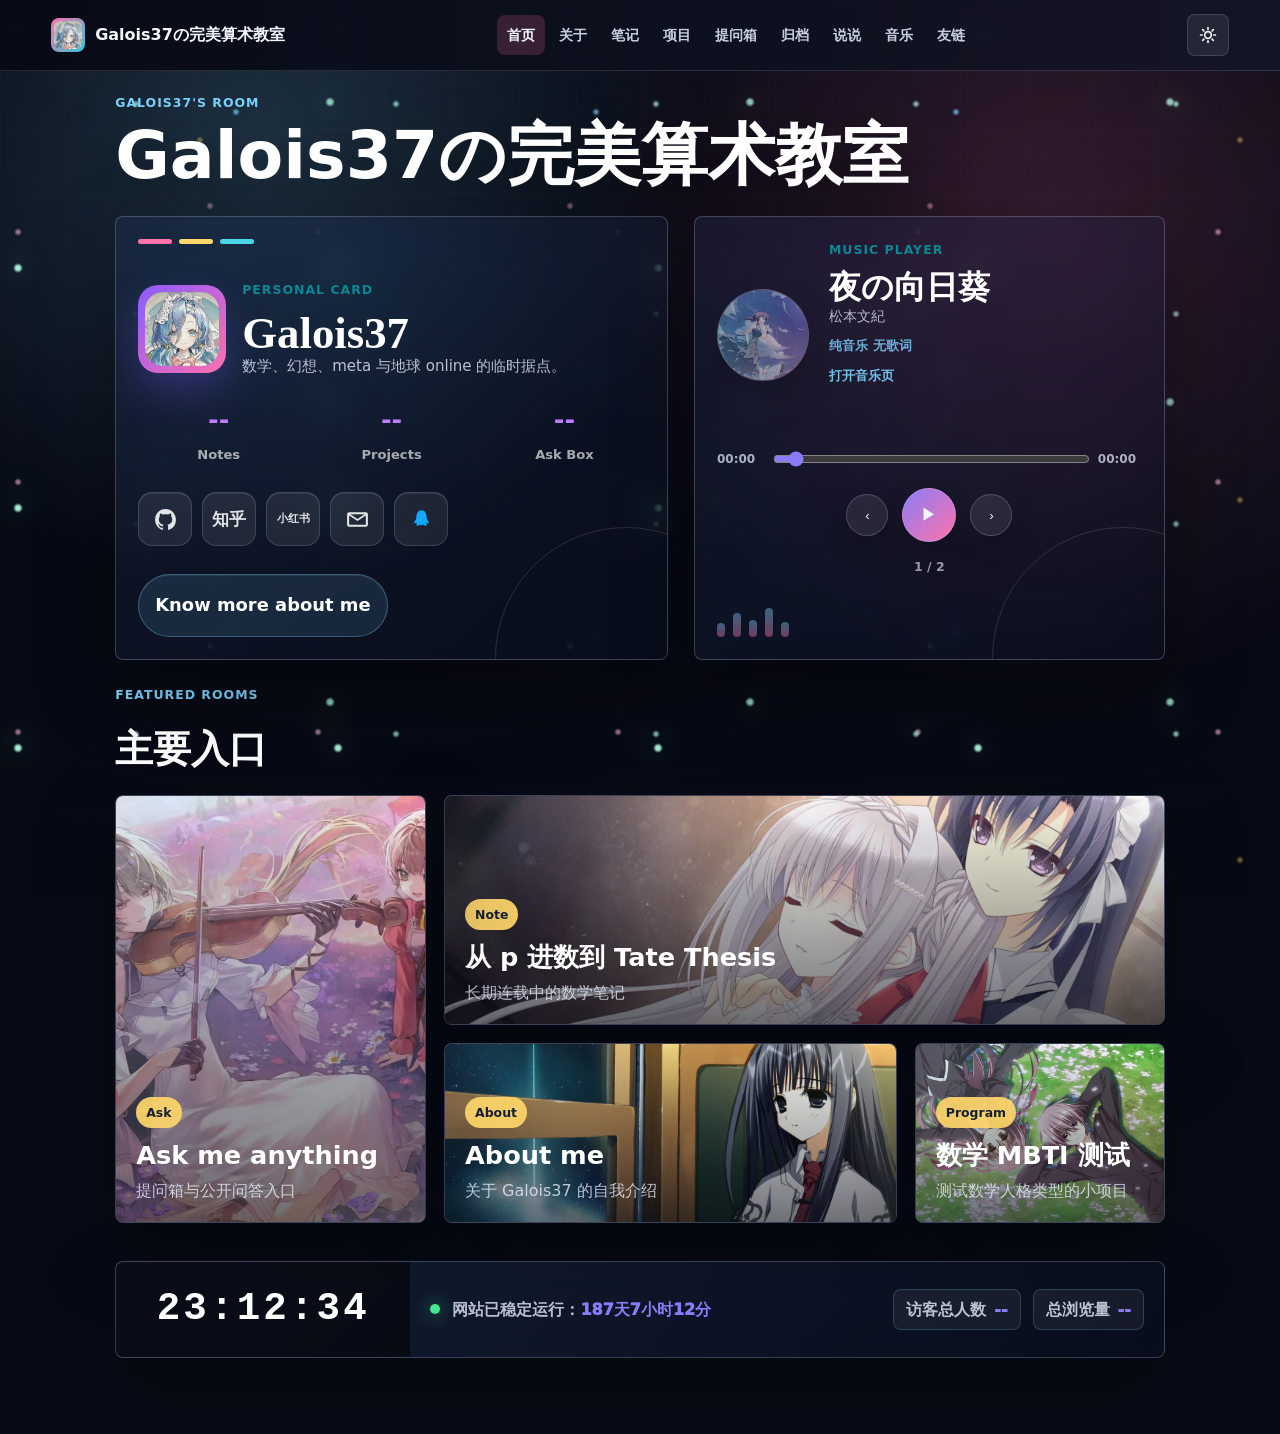
==== commit db9acacf: "Update site assets 2026-06-09 15:38:55" ====
--- a/index.html
+++ b/index.html
@@ -1,11 +1,11 @@
-<!doctype html>
+﻿<!doctype html>
 <html lang="zh-CN">
 <head>
   <meta charset="utf-8">
   <meta name="viewport" content="width=device-width, initial-scale=1">
   <title>Galois37の完美算术教室</title>
   <meta name="description" content="Galois37 的个人主页，记录笔记、项目、文章杂谈和提问箱。">
-  <link rel="stylesheet" href="styles.css?v=20260608-audio-lyrics-1">
+  <link rel="stylesheet" href="styles.css?v=20260609-pjax-music-1">
 </head>
 <body data-page="home">
   <header class="site-header" id="top">
@@ -158,7 +158,7 @@
     <a href="#top">回到顶部</a>
   </footer>
 
-  <script src="script.js?v=20260608-audio-lyrics-1"></script>
+  <script src="script.js?v=20260609-pjax-music-1"></script>
 </body>
 </html>
 
@@ -169,3 +169,4 @@
 
 
 
+
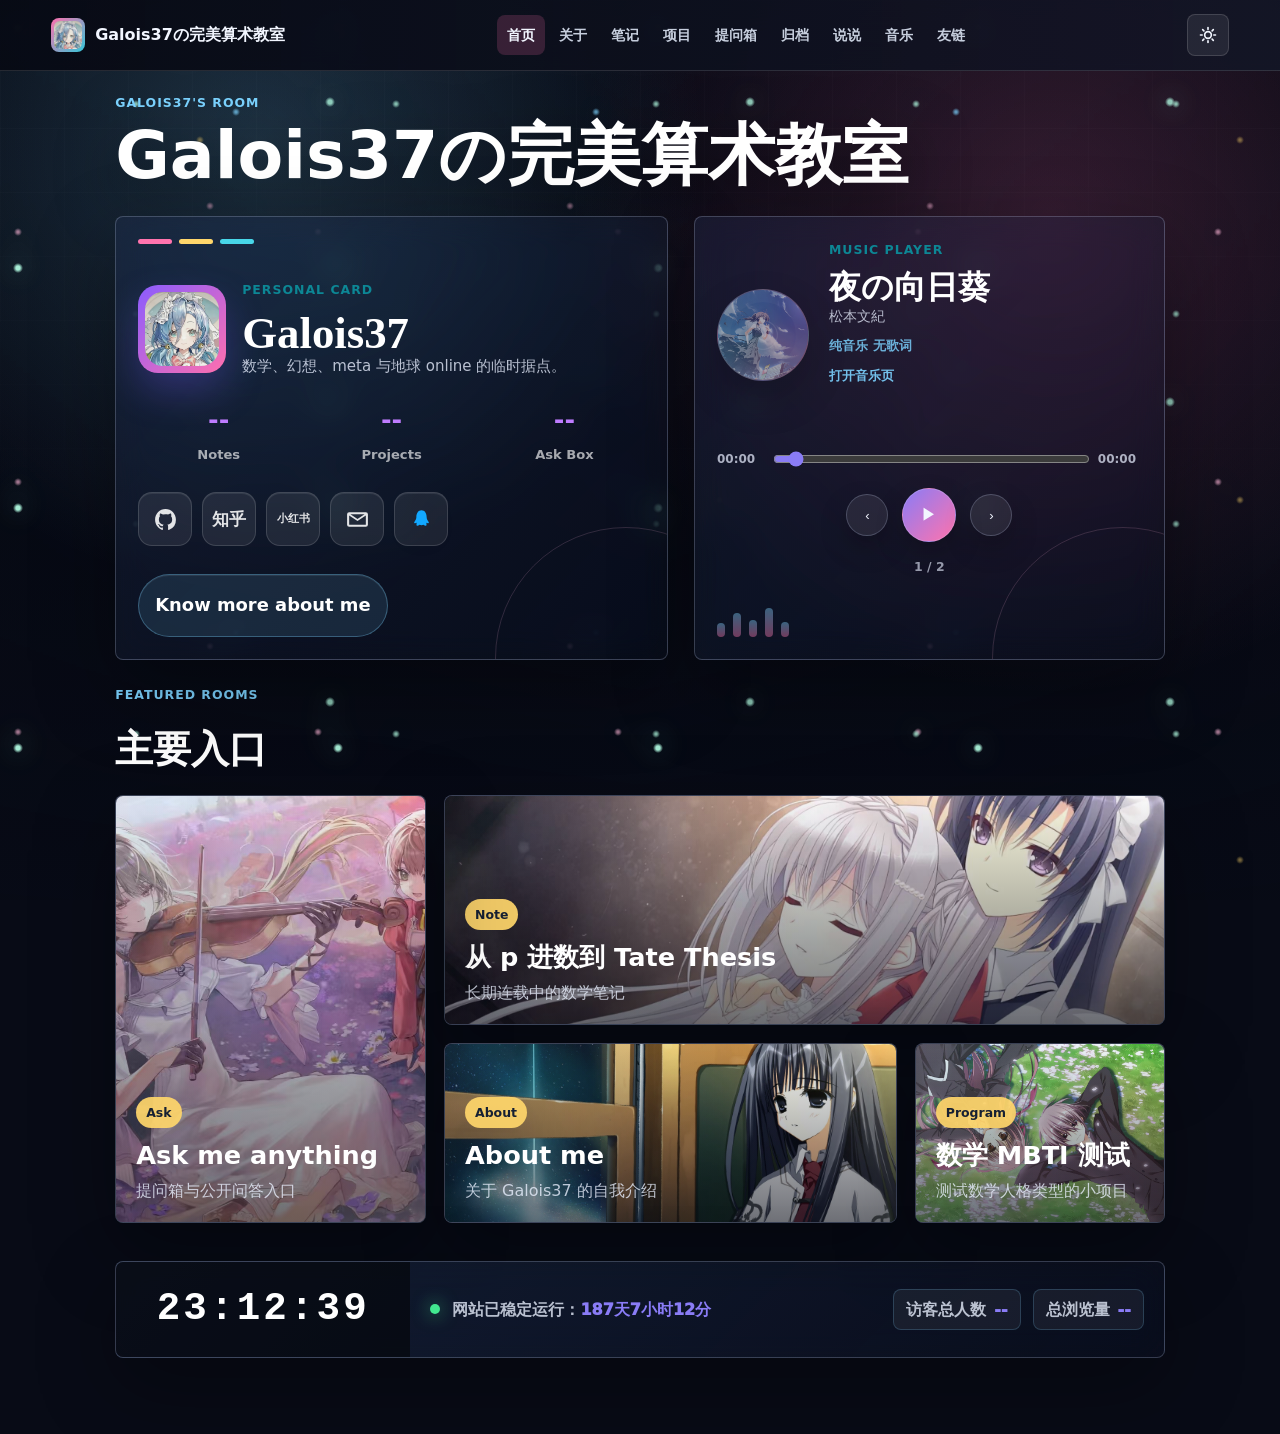
==== commit 2fb09f88: "Update site assets 2026-06-11 18:36:29" ====
--- a/index.html
+++ b/index.html
@@ -1,11 +1,11 @@
-﻿<!doctype html>
+<!doctype html>
 <html lang="zh-CN">
 <head>
   <meta charset="utf-8">
   <meta name="viewport" content="width=device-width, initial-scale=1">
   <title>Galois37の完美算术教室</title>
   <meta name="description" content="Galois37 的个人主页，记录笔记、项目、文章杂谈和提问箱。">
-  <link rel="stylesheet" href="styles.css?v=20260609-pjax-music-1">
+  <link rel="stylesheet" href="styles.css?v=20260611-stage8-admin-1">
 </head>
 <body data-page="home">
   <header class="site-header" id="top">
@@ -158,15 +158,6 @@
     <a href="#top">回到顶部</a>
   </footer>
 
-  <script src="script.js?v=20260609-pjax-music-1"></script>
+  <script src="script.js?v=20260611-stage8-admin-1"></script>
 </body>
 </html>
-
-
-
-
-
-
-
-
-
--- a/styles.css
+++ b/styles.css
@@ -772,11 +772,16 @@
   grid-template-columns: repeat(3, minmax(0, 1fr));
 }
 
-.mini-grid,
-.friend-grid {
+.mini-grid {
   display: grid;
   grid-template-columns: repeat(2, minmax(0, 1fr));
   gap: 16px;
+}
+
+.friend-grid {
+  display: grid;
+  grid-template-columns: repeat(auto-fit, minmax(min(100%, 360px), 1fr));
+  gap: 18px;
 }
 
 .mini-card {
@@ -797,19 +802,21 @@
 .friend-card {
   position: relative;
   display: grid;
-  grid-template-columns: 74px 1fr auto;
+  grid-template-columns: 82px 1fr auto;
   align-items: center;
-  gap: 16px;
-  min-height: 132px;
+  gap: 18px;
+  min-height: 164px;
   overflow: hidden;
-  padding: 20px;
+  padding: 24px;
   border: 1px solid var(--line);
   border-radius: 8px;
   background:
-    radial-gradient(circle at 8% 16%, rgba(124, 211, 255, 0.18), transparent 18rem),
-    linear-gradient(135deg, rgba(37, 42, 67, 0.88), rgba(47, 51, 82, 0.68));
+    radial-gradient(circle at 10% 10%, rgba(124, 211, 255, 0.22), transparent 18rem),
+    radial-gradient(circle at 100% 100%, rgba(255, 111, 174, 0.16), transparent 16rem),
+    linear-gradient(135deg, rgba(35, 47, 73, 0.52), rgba(43, 38, 68, 0.36));
   box-shadow: var(--shadow);
   color: var(--ink);
+  backdrop-filter: blur(18px) saturate(138%);
 }
 
 .friend-card:hover {
@@ -831,11 +838,11 @@
   z-index: 1;
   display: grid;
   place-items: center;
-  width: 74px;
-  height: 74px;
+  width: 82px;
+  height: 82px;
   overflow: hidden;
-  border: 2px solid rgba(255, 182, 216, 0.36);
-  border-radius: 8px;
+  border: 3px solid rgba(136, 111, 255, 0.8);
+  border-radius: 999px;
   background: rgba(255, 255, 255, 0.08);
   color: #ffd0e6;
   font-size: 1.55rem;
@@ -854,6 +861,20 @@
   display: grid;
   gap: 7px;
   min-width: 0;
+}
+
+.friend-link-text {
+  position: absolute;
+  left: 124px;
+  right: 72px;
+  bottom: 18px;
+  z-index: 1;
+  overflow: hidden;
+  color: rgba(210, 222, 255, 0.48);
+  font-size: 0.82rem;
+  font-weight: 800;
+  text-overflow: ellipsis;
+  white-space: nowrap;
 }
 
 .friend-body strong {
@@ -901,6 +922,66 @@
 
 .friend-empty {
   grid-column: 1 / -1;
+}
+
+.friend-connection,
+.moments-intro {
+  display: grid;
+  gap: 18px;
+  margin-bottom: 22px;
+  padding: clamp(22px, 3vw, 34px);
+  background:
+    radial-gradient(circle at 8% 0, rgba(124, 211, 255, 0.16), transparent 20rem),
+    linear-gradient(135deg, rgba(30, 40, 68, 0.52), rgba(30, 24, 48, 0.38));
+}
+
+.friend-connection {
+  grid-template-columns: minmax(0, 0.9fr) minmax(280px, 1.1fr);
+  align-items: center;
+}
+
+.friend-connection h2,
+.moments-intro h2 {
+  margin: 0;
+  color: var(--ink);
+  font-size: clamp(2rem, 4vw, 3.4rem);
+  line-height: 1.05;
+}
+
+.friend-connection p:not(.eyebrow),
+.moments-intro p:not(.eyebrow) {
+  max-width: 680px;
+  color: var(--muted);
+  font-weight: 800;
+  line-height: 1.7;
+}
+
+.friend-template-box {
+  display: grid;
+  gap: 12px;
+}
+
+.friend-connection pre {
+  margin: 0;
+  overflow: auto;
+  padding: 18px;
+  border: 1px solid rgba(210, 222, 255, 0.16);
+  border-radius: 8px;
+  background: rgba(8, 12, 24, 0.42);
+  color: rgba(238, 243, 255, 0.88);
+  white-space: pre-wrap;
+}
+
+.friend-copy-button {
+  justify-self: start;
+}
+
+.friend-copy-status {
+  min-height: 1.4em;
+  margin: 0;
+  color: var(--muted);
+  font-size: 0.9rem;
+  font-weight: 800;
 }
 
 .admin-friend-avatar {
@@ -1053,12 +1134,58 @@
   gap: 14px;
 }
 
+.archive-list {
+  position: relative;
+}
+
+.archive-list::before {
+  content: "";
+  position: absolute;
+  left: 72px;
+  top: 10px;
+  bottom: 10px;
+  width: 1px;
+  background: linear-gradient(180deg, transparent, rgba(124, 211, 255, 0.36), transparent);
+}
+
 .note-item,
 .archive-item {
+  position: relative;
   display: grid;
   grid-template-columns: 132px 1fr;
   gap: 18px;
   padding: 22px;
+}
+
+.content-card {
+  overflow: hidden;
+  background:
+    radial-gradient(circle at 0 0, rgba(124, 211, 255, 0.14), transparent 16rem),
+    radial-gradient(circle at 100% 100%, rgba(255, 111, 174, 0.12), transparent 18rem),
+    var(--glass-fill);
+  transition: transform 160ms ease, border-color 160ms ease, background 160ms ease;
+}
+
+.content-card::before {
+  content: "";
+  position: absolute;
+  inset: auto -34px -58px auto;
+  width: 140px;
+  height: 140px;
+  border: 1px solid rgba(210, 222, 255, 0.12);
+  border-radius: 999px;
+  pointer-events: none;
+}
+
+.content-card:hover {
+  transform: translateY(-2px);
+  border-color: rgba(124, 211, 255, 0.34);
+}
+
+.content-body {
+  position: relative;
+  z-index: 1;
+  min-width: 0;
 }
 
 .note-item time,
@@ -1067,6 +1194,18 @@
 .moment-card time {
   color: #a54778;
   font-weight: 900;
+}
+
+.content-date {
+  position: relative;
+  z-index: 1;
+  align-self: start;
+  width: fit-content;
+  padding: 7px 10px;
+  border: 1px solid rgba(255, 214, 231, 0.18);
+  border-radius: 999px;
+  background: rgba(255, 214, 231, 0.08);
+  font-size: 0.88rem;
 }
 
 .note-link {
@@ -1084,7 +1223,26 @@
   font-weight: 900;
 }
 
+.content-actions {
+  display: flex;
+  align-items: center;
+  flex-wrap: wrap;
+  gap: 12px;
+  margin-top: 14px;
+}
+
+.content-actions .note-link {
+  margin-top: 0;
+}
+
+.content-actions span {
+  color: var(--muted);
+  font-size: 0.86rem;
+  font-weight: 900;
+}
+
 .article-card {
+  position: relative;
   display: flex;
   justify-content: space-between;
   gap: 18px;
@@ -1094,8 +1252,19 @@
 .archive-item {
   border: 1px solid var(--line);
   border-radius: 8px;
-  background: var(--panel);
   box-shadow: var(--shadow);
+}
+
+.archive-item::after {
+  content: "";
+  position: absolute;
+  left: 67px;
+  top: 31px;
+  width: 11px;
+  height: 11px;
+  border-radius: 999px;
+  background: #7cf7c8;
+  box-shadow: 0 0 18px rgba(124, 247, 200, 0.76);
 }
 
 .archive-item h2,
@@ -1114,7 +1283,7 @@
   border: 1px solid var(--line);
   border-radius: 8px;
   background:
-    linear-gradient(135deg, rgba(32, 36, 58, 0.9), rgba(47, 51, 78, 0.78)),
+    linear-gradient(135deg, rgba(23, 29, 51, 0.78), rgba(48, 42, 66, 0.66)),
     var(--moment-bg, none),
     var(--panel);
   background-size: cover;
@@ -1126,7 +1295,9 @@
   content: "";
   position: absolute;
   inset: 0;
-  background: radial-gradient(circle at 12% 18%, rgba(255, 111, 174, 0.2), transparent 25rem);
+  background:
+    radial-gradient(circle at 12% 18%, rgba(255, 111, 174, 0.22), transparent 24rem),
+    linear-gradient(180deg, rgba(9, 12, 24, 0.04), rgba(9, 12, 24, 0.22));
   pointer-events: none;
 }
 
@@ -1157,10 +1328,28 @@
 }
 
 .moment-head strong {
-  display: block;
+  display: flex;
+  align-items: center;
+  gap: 10px;
+  flex-wrap: wrap;
   color: #9eb7e9;
   font-family: Georgia, "Times New Roman", serif;
   font-size: clamp(1.7rem, 4vw, 2.45rem);
+  line-height: 1;
+}
+
+.owner-mini-badge {
+  display: inline-flex;
+  align-items: center;
+  min-height: 24px;
+  padding: 2px 9px;
+  border: 1px solid rgba(255, 215, 121, 0.52);
+  border-radius: 999px;
+  color: #ffd979;
+  background: rgba(255, 215, 121, 0.12);
+  font-family: inherit;
+  font-size: 0.72rem;
+  font-weight: 900;
   line-height: 1;
 }
 
@@ -1237,6 +1426,19 @@
 .moment-image {
   aspect-ratio: 16 / 10;
   max-height: 360px;
+}
+
+.moment-foot {
+  position: relative;
+  z-index: 1;
+  display: flex;
+  align-items: center;
+  justify-content: space-between;
+  gap: 12px;
+  padding-top: 6px;
+  color: rgba(210, 222, 255, 0.56);
+  font-size: 0.84rem;
+  font-weight: 900;
 }
 
 .admin-moment-image {
@@ -1411,21 +1613,60 @@
 }
 
 .public-qa-list article {
-  padding: 16px;
+  position: relative;
+  overflow: hidden;
+  padding: 18px;
   border: 1px solid var(--line);
   border-radius: 8px;
-  background: rgba(255, 255, 255, 0.05);
+  background:
+    radial-gradient(circle at 12% 0%, rgba(124, 211, 255, 0.11), transparent 34%),
+    radial-gradient(circle at 100% 100%, rgba(255, 111, 168, 0.1), transparent 36%),
+    var(--glass-fill);
+  box-shadow: 0 18px 42px rgba(0, 0, 0, 0.18);
+  backdrop-filter: blur(16px) saturate(128%);
 }
 
 .qa-item {
   display: grid;
   gap: 14px;
+}
+
+.qa-empty {
+  min-height: 136px;
+  align-content: center;
 }
 
 .qa-question,
 .qa-answer {
   display: grid;
-  gap: 4px;
+  gap: 6px;
+}
+
+.qa-line {
+  display: flex;
+  flex-wrap: wrap;
+  align-items: center;
+  gap: 8px 12px;
+}
+
+.qa-line strong,
+.qa-answer strong {
+  display: inline-flex;
+  flex-wrap: wrap;
+  align-items: center;
+  gap: 6px;
+}
+
+.qa-meta {
+  color: rgba(201, 211, 232, 0.66);
+  font-size: 0.82rem;
+}
+
+.qa-question p,
+.qa-answer p {
+  margin: 0;
+  white-space: pre-wrap;
+  overflow-wrap: anywhere;
 }
 
 .qa-answer {
@@ -1443,9 +1684,9 @@
 }
 
 .admin-shell {
-  width: min(1180px, calc(100% - clamp(48px, 18vw, 360px)));
+  width: min(1440px, calc(100% - clamp(36px, 10vw, 220px)));
   margin: 0 auto;
-  padding: clamp(48px, 8vw, 92px) 0;
+  padding: clamp(34px, 5vw, 72px) 0;
 }
 
 .admin-login {
@@ -1465,41 +1706,150 @@
   line-height: 1.08;
 }
 
-.admin-dashboard > .section-title {
+.admin-dashboard {
+  display: grid;
+  grid-template-columns: minmax(220px, 280px) minmax(0, 1fr);
+  gap: 22px;
+  align-items: start;
+}
+
+.admin-sidebar,
+.admin-topbar,
+.admin-section {
+  border: 1px solid rgba(210, 222, 255, 0.16);
+  border-radius: 8px;
+  background:
+    radial-gradient(circle at 0 0, rgba(124, 211, 255, 0.13), transparent 18rem),
+    linear-gradient(135deg, rgba(20, 28, 49, 0.66), rgba(31, 32, 59, 0.54));
+  box-shadow: var(--shadow);
+  backdrop-filter: blur(18px) saturate(132%);
+}
+
+.admin-sidebar {
+  position: sticky;
+  top: 24px;
+  display: grid;
+  gap: 16px;
+  padding: 16px;
+}
+
+.admin-profile-card {
+  display: grid;
+  justify-items: center;
+  gap: 12px;
+  padding: 18px 12px;
+  text-align: center;
+  border: 1px solid rgba(210, 222, 255, 0.14);
+  border-radius: 8px;
+  background: rgba(255, 255, 255, 0.06);
+}
+
+.admin-profile-card img {
+  width: 82px;
+  height: 82px;
+  object-fit: cover;
+  border: 4px solid transparent;
+  border-radius: 8px;
+  background: linear-gradient(135deg, #8a63ff, #ff6fab) border-box;
+  box-shadow: 0 18px 34px rgba(0, 0, 0, 0.24);
+}
+
+.admin-profile-card strong,
+.admin-profile-card span {
+  display: block;
+}
+
+.admin-profile-card strong {
+  font-size: 1.08rem;
+  color: var(--text);
+}
+
+.admin-profile-card span {
+  margin-top: 4px;
+  color: var(--muted);
+  font-size: 0.72rem;
+  font-weight: 900;
+  letter-spacing: 0.12em;
+  text-transform: uppercase;
+}
+
+.admin-tabs {
+  display: grid;
+  gap: 8px;
+}
+
+.admin-tabs button {
   display: flex;
-  align-items: end;
-  justify-content: space-between;
-  gap: 18px;
-}
-
-.admin-theme-toggle {
-  flex: 0 0 auto;
-}
-
-.admin-tabs {
-  display: flex;
+  align-items: center;
   gap: 10px;
-  overflow-x: auto;
-  margin: 24px 0 28px;
-  padding-bottom: 6px;
-}
-
-.admin-tabs button {
-  flex: 0 0 auto;
+  width: 100%;
   border: 1px solid var(--line);
   border-radius: 8px;
-  padding: 10px 16px;
+  padding: 12px 14px;
   color: var(--muted);
-  background: var(--panel);
+  background: rgba(255, 255, 255, 0.055);
   font: inherit;
   font-weight: 800;
+  text-align: left;
   cursor: pointer;
+  transition: transform 160ms ease, border-color 160ms ease, background 160ms ease, color 160ms ease;
+}
+
+.admin-tabs button span {
+  display: inline-grid;
+  place-items: center;
+  width: 34px;
+  height: 34px;
+  border-radius: 8px;
+  color: rgba(255, 255, 255, 0.86);
+  background: rgba(124, 211, 255, 0.12);
+  font-size: 0.72rem;
+  letter-spacing: 0.04em;
 }
 
 .admin-tabs button.is-active {
   color: #fff;
   border-color: rgba(255, 111, 174, 0.45);
   background: linear-gradient(135deg, rgba(255, 111, 174, 0.28), rgba(50, 199, 217, 0.18));
+  transform: translateX(6px);
+}
+
+.admin-tabs button.is-active span {
+  color: #fff;
+  background: linear-gradient(135deg, rgba(124, 211, 255, 0.44), rgba(255, 111, 174, 0.36));
+}
+
+.admin-workspace {
+  display: grid;
+  gap: 18px;
+  min-width: 0;
+}
+
+.admin-topbar {
+  min-height: 86px;
+  display: flex;
+  align-items: center;
+  justify-content: space-between;
+  gap: 18px;
+  padding: 18px 22px;
+}
+
+.admin-topbar h1 {
+  font-size: clamp(1.8rem, 4vw, 3.2rem);
+}
+
+.admin-topbar-actions {
+  display: flex;
+  align-items: center;
+  gap: 12px;
+}
+
+.admin-theme-toggle {
+  flex: 0 0 auto;
+}
+
+.admin-deploy-main {
+  min-height: 48px;
 }
 
 .admin-view[hidden] {
@@ -1512,6 +1862,30 @@
 
 .admin-section {
   width: 100%;
+  padding: clamp(18px, 3vw, 28px);
+}
+
+.admin-section > h2 {
+  margin-top: 0;
+  font-size: clamp(1.4rem, 3vw, 2.2rem);
+}
+
+.admin-section .ask-form {
+  margin: 18px 0;
+  border-color: rgba(210, 222, 255, 0.14);
+  background:
+    radial-gradient(circle at 100% 0, rgba(255, 111, 174, 0.08), transparent 16rem),
+    rgba(255, 255, 255, 0.045);
+}
+
+.admin-section .card-grid {
+  grid-template-columns: repeat(4, minmax(0, 1fr));
+}
+
+.admin-section .glass-card {
+  background:
+    radial-gradient(circle at 0 0, rgba(124, 211, 255, 0.1), transparent 14rem),
+    rgba(255, 255, 255, 0.045);
 }
 
 .admin-list {
@@ -1554,6 +1928,91 @@
   background: rgba(255, 111, 174, 0.14);
   font-size: 0.78rem;
   font-weight: 900;
+}
+
+.admin-friend-preview,
+.admin-moment-preview {
+  display: grid;
+  gap: 12px;
+  margin: 4px 0 10px;
+  padding: 16px;
+  border: 1px solid rgba(210, 222, 255, 0.14);
+  border-radius: 8px;
+  background:
+    radial-gradient(circle at 10% 10%, rgba(124, 211, 255, 0.12), transparent 16rem),
+    rgba(255, 255, 255, 0.04);
+}
+
+.admin-friend-preview {
+  grid-template-columns: 58px 1fr;
+  align-items: center;
+}
+
+.admin-friend-preview span {
+  display: inline-flex;
+  align-items: center;
+  gap: 7px;
+  color: #7cd3ff;
+  font-size: 0.78rem;
+  font-weight: 900;
+  text-transform: uppercase;
+}
+
+.admin-friend-preview i {
+  width: 8px;
+  height: 8px;
+  border-radius: 999px;
+  background: #7cf7c8;
+  box-shadow: 0 0 14px rgba(124, 247, 200, 0.74);
+}
+
+.admin-friend-preview strong {
+  display: block;
+  margin-top: 4px;
+  color: var(--ink);
+  font-size: 1.24rem;
+}
+
+.admin-friend-preview p,
+.admin-friend-preview small {
+  display: block;
+  margin: 4px 0 0;
+  color: var(--muted);
+}
+
+.admin-moment-preview {
+  position: relative;
+  overflow: hidden;
+  background:
+    linear-gradient(135deg, rgba(19, 24, 44, 0.72), rgba(48, 42, 66, 0.58)),
+    var(--moment-bg, none),
+    rgba(255, 255, 255, 0.04);
+  background-size: cover;
+  background-position: center;
+}
+
+.admin-moment-preview-head {
+  display: flex;
+  align-items: center;
+  gap: 12px;
+}
+
+.admin-moment-preview-head strong {
+  display: block;
+  color: var(--ink);
+}
+
+.admin-moment-preview-head time {
+  color: var(--muted);
+  font-size: 0.86rem;
+}
+
+.admin-moment-preview > p {
+  margin: 0;
+  white-space: pre-wrap;
+  color: rgba(245, 248, 255, 0.9);
+  font-weight: 800;
+  line-height: 1.7;
 }
 
 .question-text {
@@ -1636,6 +2095,68 @@
   color: #33251a;
   border-color: rgba(174, 128, 47, 0.2);
   background: rgba(255, 246, 224, 0.58);
+}
+
+html[data-theme="light"] .friend-card,
+html[data-theme="light"] .moment-card,
+html[data-theme="light"] .content-card,
+html[data-theme="light"] .friend-connection,
+html[data-theme="light"] .moments-intro,
+html[data-theme="light"] .public-qa-list article,
+html[data-theme="light"] .admin-sidebar,
+html[data-theme="light"] .admin-topbar,
+html[data-theme="light"] .admin-section,
+html[data-theme="light"] .admin-friend-preview,
+html[data-theme="light"] .admin-moment-preview {
+  background:
+    radial-gradient(circle at 10% 10%, rgba(255, 205, 113, 0.2), transparent 16rem),
+    linear-gradient(135deg, rgba(255, 247, 221, 0.54), rgba(255, 224, 180, 0.34));
+}
+
+html[data-theme="light"] .admin-profile-card,
+html[data-theme="light"] .admin-tabs button,
+html[data-theme="light"] .admin-section .ask-form,
+html[data-theme="light"] .admin-section .glass-card {
+  background: rgba(255, 255, 255, 0.32);
+}
+
+html[data-theme="light"] .admin-tabs button.is-active {
+  color: #fff7ef;
+  background: linear-gradient(135deg, rgba(255, 132, 92, 0.66), rgba(198, 142, 63, 0.42));
+}
+
+html[data-theme="light"] .qa-meta {
+  color: rgba(92, 68, 49, 0.62);
+}
+
+html[data-theme="light"] .moment-card {
+  background:
+    linear-gradient(135deg, rgba(255, 245, 218, 0.66), rgba(255, 225, 196, 0.5)),
+    var(--moment-bg, none),
+    rgba(255, 250, 238, 0.42);
+  background-size: cover;
+  background-position: center;
+}
+
+html[data-theme="light"] .moment-content p,
+html[data-theme="light"] .admin-moment-preview > p {
+  color: rgba(50, 37, 28, 0.9);
+}
+
+html[data-theme="light"] .content-date {
+  color: #8a5131;
+  border-color: rgba(174, 128, 47, 0.2);
+  background: rgba(255, 239, 198, 0.38);
+}
+
+html[data-theme="light"] .content-actions span {
+  color: rgba(83, 63, 45, 0.68);
+}
+
+html[data-theme="light"] .friend-connection pre {
+  border-color: rgba(174, 128, 47, 0.18);
+  background: rgba(255, 252, 242, 0.42);
+  color: #4c3829;
 }
 
 .home-main {
@@ -2812,6 +3333,7 @@
   .two-column,
   .ask-layout,
   .mini-grid,
+  .friend-connection,
   .friend-grid {
     grid-template-columns: 1fr;
   }
@@ -2866,6 +3388,11 @@
   .archive-item {
     grid-template-columns: 1fr;
     gap: 8px;
+  }
+
+  .archive-list::before,
+  .archive-item::after {
+    display: none;
   }
 
   .moment-gallery,
@@ -2896,6 +3423,29 @@
   .moment-image {
     scroll-snap-align: start;
   }
+
+  .friend-card {
+    grid-template-columns: 68px 1fr;
+    min-height: 150px;
+    padding: 18px;
+  }
+
+  .friend-avatar {
+    width: 68px;
+    height: 68px;
+  }
+
+  .friend-arrow {
+    position: absolute;
+    right: 18px;
+    top: 18px;
+  }
+
+  .friend-link-text {
+    left: 104px;
+    right: 58px;
+    bottom: 16px;
+  }
 }
 
 @media (max-width: 860px) {
@@ -2949,6 +3499,57 @@
   }
 }
 
+@media (max-width: 900px) {
+  .admin-dashboard {
+    grid-template-columns: 1fr;
+  }
+
+  .admin-sidebar {
+    position: static;
+  }
+
+  .admin-profile-card {
+    grid-template-columns: 64px 1fr;
+    justify-items: start;
+    text-align: left;
+  }
+
+  .admin-profile-card img {
+    width: 64px;
+    height: 64px;
+  }
+
+  .admin-tabs {
+    display: flex;
+    overflow-x: auto;
+    padding-bottom: 4px;
+  }
+
+  .admin-tabs button {
+    flex: 0 0 auto;
+    width: auto;
+    min-width: 116px;
+  }
+
+  .admin-tabs button.is-active {
+    transform: translateY(-2px);
+  }
+
+  .admin-topbar {
+    align-items: flex-start;
+    flex-direction: column;
+  }
+
+  .admin-topbar-actions {
+    width: 100%;
+    justify-content: space-between;
+  }
+
+  .admin-section .card-grid {
+    grid-template-columns: repeat(2, minmax(0, 1fr));
+  }
+}
+
 @media (max-width: 560px) {
   .site-header {
     padding: 12px 14px;
@@ -2967,6 +3568,55 @@
   body:not([data-page="home"]) .section,
   .admin-shell {
     width: min(100% - 28px, 1120px);
+  }
+
+  .admin-dashboard {
+    grid-template-columns: 1fr;
+  }
+
+  .admin-sidebar {
+    position: static;
+  }
+
+  .admin-profile-card {
+    grid-template-columns: 64px 1fr;
+    justify-items: start;
+    text-align: left;
+  }
+
+  .admin-profile-card img {
+    width: 64px;
+    height: 64px;
+  }
+
+  .admin-tabs {
+    display: flex;
+    overflow-x: auto;
+    padding-bottom: 4px;
+  }
+
+  .admin-tabs button {
+    flex: 0 0 auto;
+    width: auto;
+    min-width: 116px;
+  }
+
+  .admin-tabs button.is-active {
+    transform: translateY(-2px);
+  }
+
+  .admin-topbar {
+    align-items: flex-start;
+    flex-direction: column;
+  }
+
+  .admin-topbar-actions {
+    width: 100%;
+    justify-content: space-between;
+  }
+
+  .admin-section .card-grid {
+    grid-template-columns: 1fr;
   }
 
   .home-stage {
@@ -3173,6 +3823,19 @@
     line-height: 1.75;
   }
 
+  .friend-connection,
+  .moments-intro {
+    padding: 18px;
+  }
+
+  .friend-connection pre {
+    font-size: 0.86rem;
+  }
+
+  .admin-friend-preview {
+    grid-template-columns: 1fr;
+  }
+
   .about-card,
   .glass-card,
   .note-item,
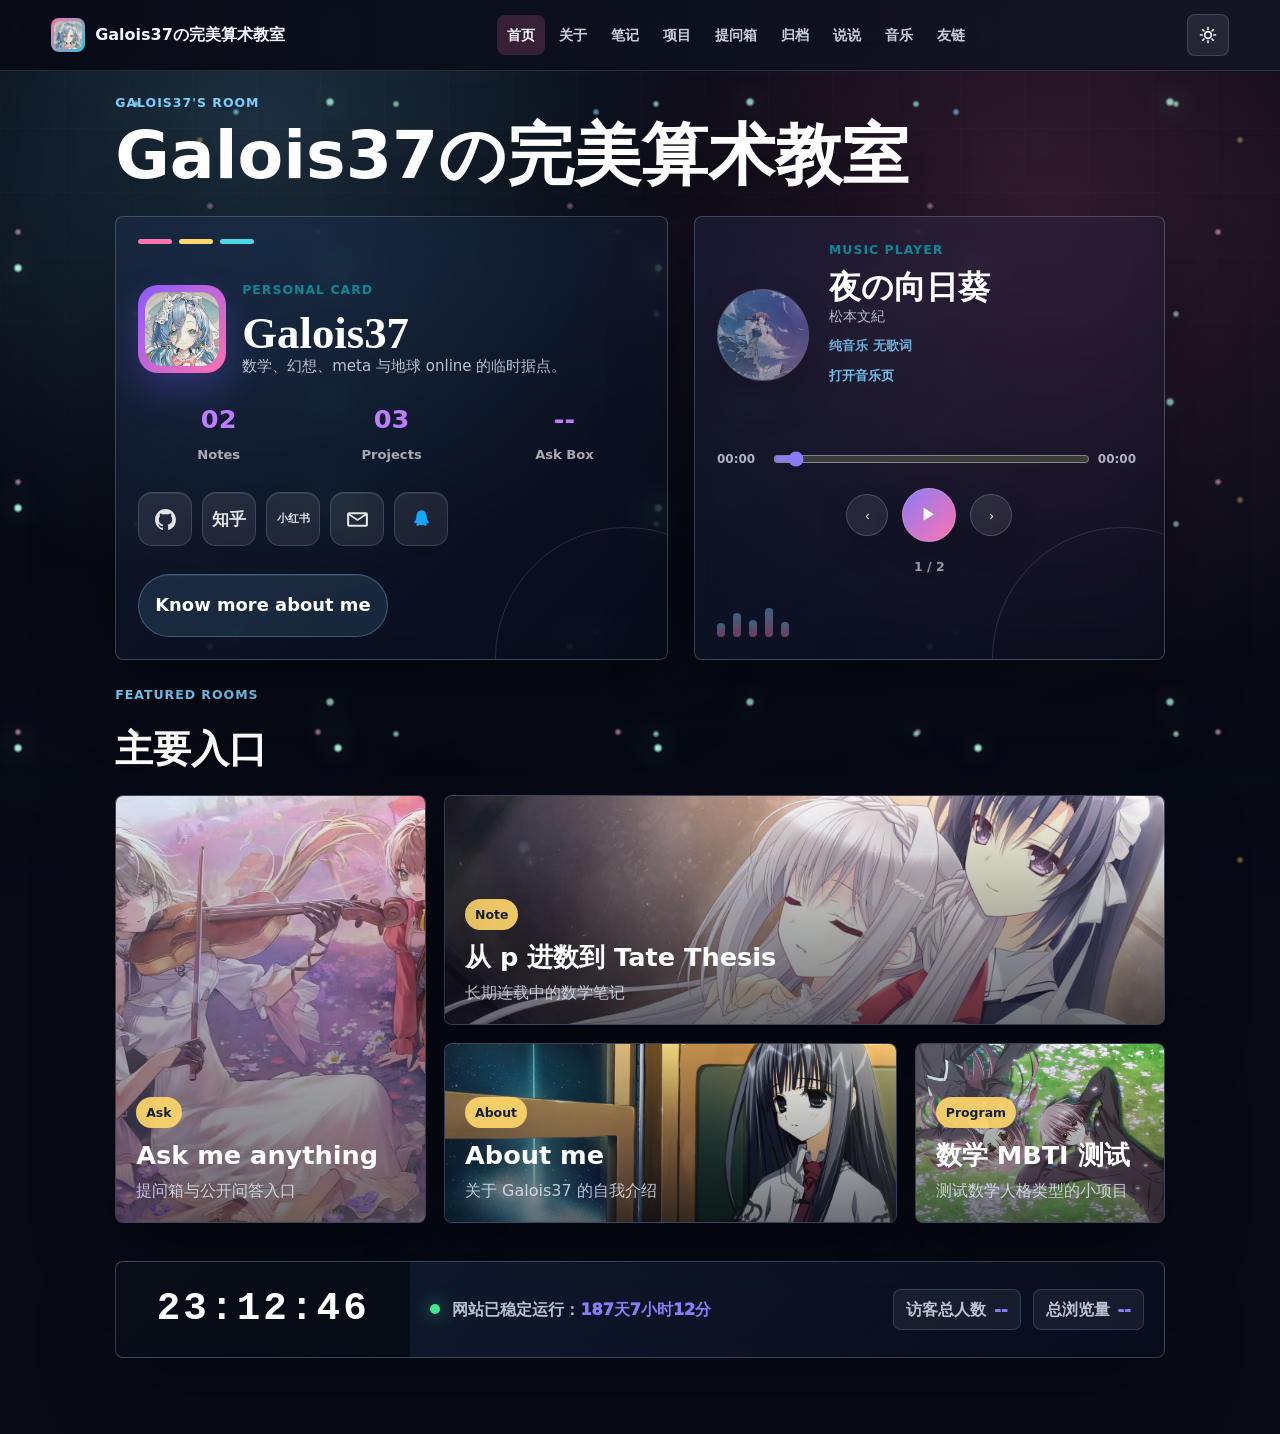
==== commit 53fef511: "Update site assets 2026-06-13 19:39:42" ====
--- a/index.html
+++ b/index.html
@@ -1,11 +1,11 @@
-<!doctype html>
+﻿<!doctype html>
 <html lang="zh-CN">
 <head>
   <meta charset="utf-8">
   <meta name="viewport" content="width=device-width, initial-scale=1">
   <title>Galois37の完美算术教室</title>
   <meta name="description" content="Galois37 的个人主页，记录笔记、项目、文章杂谈和提问箱。">
-  <link rel="stylesheet" href="styles.css?v=20260611-stage8-admin-1">
+  <link rel="stylesheet" href="styles.css?v=20260613-page-copy-1">
 </head>
 <body data-page="home">
   <header class="site-header" id="top">
@@ -158,6 +158,7 @@
     <a href="#top">回到顶部</a>
   </footer>
 
-  <script src="script.js?v=20260611-stage8-admin-1"></script>
+  <script src="script.js?v=20260613-page-copy-1"></script>
 </body>
 </html>
+
--- a/styles.css
+++ b/styles.css
@@ -1134,27 +1134,37 @@
   gap: 14px;
 }
 
+.note-list,
+.article-list {
+  grid-template-columns: repeat(2, minmax(0, 1fr));
+  align-items: start;
+  gap: clamp(18px, 2.5vw, 28px);
+}
+
 .archive-list {
   position: relative;
+  width: min(980px, 100%);
+  margin: 0 auto;
+  gap: clamp(44px, 7vw, 80px);
+  padding: clamp(12px, 3vw, 28px) 0;
 }
 
 .archive-list::before {
   content: "";
   position: absolute;
-  left: 72px;
-  top: 10px;
-  bottom: 10px;
-  width: 1px;
-  background: linear-gradient(180deg, transparent, rgba(124, 211, 255, 0.36), transparent);
+  left: 50%;
+  top: 0;
+  bottom: 0;
+  width: 3px;
+  border-radius: 999px;
+  background: linear-gradient(180deg, transparent, rgba(122, 120, 255, 0.78), rgba(124, 211, 255, 0.4), transparent);
+  box-shadow: 0 0 28px rgba(122, 120, 255, 0.34);
+  transform: translateX(-50%);
 }
 
 .note-item,
 .archive-item {
   position: relative;
-  display: grid;
-  grid-template-columns: 132px 1fr;
-  gap: 18px;
-  padding: 22px;
 }
 
 .content-card {
@@ -1182,10 +1192,58 @@
   border-color: rgba(124, 211, 255, 0.34);
 }
 
+.visual-content-card {
+  display: grid;
+  grid-template-rows: minmax(210px, auto) 1fr;
+  gap: 0;
+  padding: 0;
+  border-radius: 18px;
+  background:
+    linear-gradient(135deg, rgba(23, 29, 51, 0.76), rgba(45, 39, 68, 0.58)),
+    rgba(255, 255, 255, 0.07);
+}
+
+.visual-content-card::before {
+  display: none;
+}
+
+.content-cover {
+  position: relative;
+  display: block;
+  min-height: 210px;
+  overflow: hidden;
+  color: inherit;
+  background: rgba(255, 255, 255, 0.08);
+}
+
+.content-cover::after {
+  content: "";
+  position: absolute;
+  inset: 0;
+  background: linear-gradient(180deg, rgba(5, 8, 22, 0.02), rgba(5, 8, 22, 0.32));
+}
+
+.content-cover img {
+  width: 100%;
+  height: 100%;
+  min-height: 210px;
+  object-fit: cover;
+  filter: saturate(0.95);
+  transition: transform 220ms ease, filter 220ms ease;
+}
+
+.visual-content-card:hover .content-cover img {
+  transform: scale(1.035);
+  filter: saturate(1.08);
+}
+
 .content-body {
   position: relative;
   z-index: 1;
   min-width: 0;
+  padding: clamp(18px, 3vw, 28px);
+  display: grid;
+  gap: 10px;
 }
 
 .note-item time,
@@ -1206,6 +1264,13 @@
   border-radius: 999px;
   background: rgba(255, 214, 231, 0.08);
   font-size: 0.88rem;
+}
+
+.content-meta-line {
+  display: flex;
+  align-items: center;
+  flex-wrap: wrap;
+  gap: 10px;
 }
 
 .note-link {
@@ -1243,28 +1308,42 @@
 
 .article-card {
   position: relative;
-  display: flex;
-  justify-content: space-between;
-  gap: 18px;
-  padding: 22px;
 }
 
 .archive-item {
+  width: min(460px, calc(50% - 52px));
   border: 1px solid var(--line);
-  border-radius: 8px;
+  border-radius: 22px;
   box-shadow: var(--shadow);
 }
 
 .archive-item::after {
   content: "";
   position: absolute;
-  left: 67px;
-  top: 31px;
-  width: 11px;
-  height: 11px;
+  top: 50%;
+  width: 24px;
+  height: 24px;
   border-radius: 999px;
-  background: #7cf7c8;
-  box-shadow: 0 0 18px rgba(124, 247, 200, 0.76);
+  border: 6px solid rgba(21, 24, 45, 0.96);
+  background: #8b7cff;
+  box-shadow: 0 0 0 2px rgba(180, 180, 255, 0.5), 0 0 26px rgba(124, 120, 255, 0.76);
+  transform: translateY(-50%);
+}
+
+.archive-item:nth-child(odd) {
+  justify-self: start;
+}
+
+.archive-item:nth-child(even) {
+  justify-self: end;
+}
+
+.archive-item:nth-child(odd)::after {
+  right: -64px;
+}
+
+.archive-item:nth-child(even)::after {
+  left: -64px;
 }
 
 .archive-item h2,
@@ -1459,10 +1538,36 @@
 }
 
 .resource-card {
+  position: relative;
+  overflow: hidden;
   display: grid;
   gap: 8px;
   padding: 20px;
   transition: transform 180ms ease, border-color 180ms ease;
+}
+
+.visual-resource-card {
+  min-height: 190px;
+  align-content: end;
+  background:
+    linear-gradient(180deg, rgba(8, 12, 28, 0.12), rgba(8, 12, 28, 0.72)),
+    var(--resource-cover),
+    rgba(255, 255, 255, 0.05);
+  background-size: cover;
+  background-position: center;
+}
+
+.resource-card-shade {
+  position: absolute;
+  inset: 0;
+  background: radial-gradient(circle at 16% 16%, rgba(124, 211, 255, 0.18), transparent 34%);
+  pointer-events: none;
+}
+
+.visual-resource-card strong,
+.visual-resource-card p {
+  position: relative;
+  z-index: 1;
 }
 
 .resource-card:hover,
@@ -1503,6 +1608,37 @@
 .inline-button {
   width: fit-content;
   margin-top: 8px;
+}
+
+.match-inline-wrap {
+  display: flex;
+  align-items: center;
+  gap: 14px;
+  flex-wrap: wrap;
+  margin-top: 8px;
+}
+
+.match-inline-hint {
+  color: rgba(255, 255, 255, 0.9);
+  font-size: 0.92rem;
+  letter-spacing: 0;
+  text-shadow: 0 8px 20px rgba(0, 0, 0, 0.28);
+}
+
+.match-inline-hint.is-visible {
+  animation: hintFadeIn 0.2s ease both;
+}
+
+@keyframes hintFadeIn {
+  from {
+    opacity: 0;
+    transform: translateY(4px);
+  }
+
+  to {
+    opacity: 1;
+    transform: translateY(0);
+  }
 }
 
 .ask-form {
@@ -1931,6 +2067,7 @@
 }
 
 .admin-friend-preview,
+.admin-content-preview,
 .admin-moment-preview {
   display: grid;
   gap: 12px;
@@ -1941,6 +2078,57 @@
   background:
     radial-gradient(circle at 10% 10%, rgba(124, 211, 255, 0.12), transparent 16rem),
     rgba(255, 255, 255, 0.04);
+}
+
+.admin-content-preview {
+  grid-template-columns: minmax(128px, 0.34fr) minmax(0, 1fr);
+  gap: 0;
+  overflow: hidden;
+  padding: 0;
+}
+
+.admin-content-preview img {
+  width: 100%;
+  height: 100%;
+  min-height: 150px;
+  object-fit: cover;
+}
+
+.admin-content-preview > div {
+  display: grid;
+  align-content: center;
+  gap: 8px;
+  padding: 16px;
+}
+
+.admin-content-preview strong {
+  color: var(--ink);
+  font-size: clamp(1.1rem, 2vw, 1.55rem);
+}
+
+.admin-content-preview p,
+.admin-content-preview small {
+  margin: 0;
+  color: var(--muted);
+}
+
+.file-import-row {
+  display: grid;
+  gap: 8px;
+}
+
+.file-import-row input[type="file"] {
+  width: 100%;
+  padding: 12px;
+  border: 1px dashed rgba(210, 222, 255, 0.26);
+  border-radius: 8px;
+  color: var(--muted);
+  background: rgba(255, 255, 255, 0.05);
+}
+
+.file-import-row span {
+  color: var(--muted);
+  font-size: 0.88rem;
 }
 
 .admin-friend-preview {
@@ -2106,6 +2294,7 @@
 html[data-theme="light"] .admin-sidebar,
 html[data-theme="light"] .admin-topbar,
 html[data-theme="light"] .admin-section,
+html[data-theme="light"] .admin-content-preview,
 html[data-theme="light"] .admin-friend-preview,
 html[data-theme="light"] .admin-moment-preview {
   background:
@@ -3874,3 +4063,64 @@
     flex-direction: column;
   }
 }
+
+@media (max-width: 900px) {
+  .note-list,
+  .article-list {
+    grid-template-columns: 1fr;
+  }
+
+  .archive-list {
+    width: 100%;
+    gap: 22px;
+    padding-left: 18px;
+  }
+
+  .archive-list::before {
+    display: block;
+    left: 6px;
+  }
+
+  .archive-item {
+    width: 100%;
+    justify-self: stretch;
+  }
+
+  .archive-item:nth-child(odd),
+  .archive-item:nth-child(even) {
+    justify-self: stretch;
+  }
+
+  .archive-item:nth-child(odd)::after,
+  .archive-item:nth-child(even)::after {
+    display: block;
+    left: -24px;
+    right: auto;
+    top: 32px;
+    transform: none;
+  }
+}
+
+@media (max-width: 560px) {
+  .visual-content-card {
+    grid-template-rows: minmax(170px, auto) 1fr;
+    border-radius: 16px;
+  }
+
+  .content-cover,
+  .content-cover img {
+    min-height: 170px;
+  }
+
+  .content-body {
+    padding: 18px;
+  }
+
+  .admin-content-preview {
+    grid-template-columns: 1fr;
+  }
+
+  .admin-content-preview img {
+    min-height: 180px;
+  }
+}
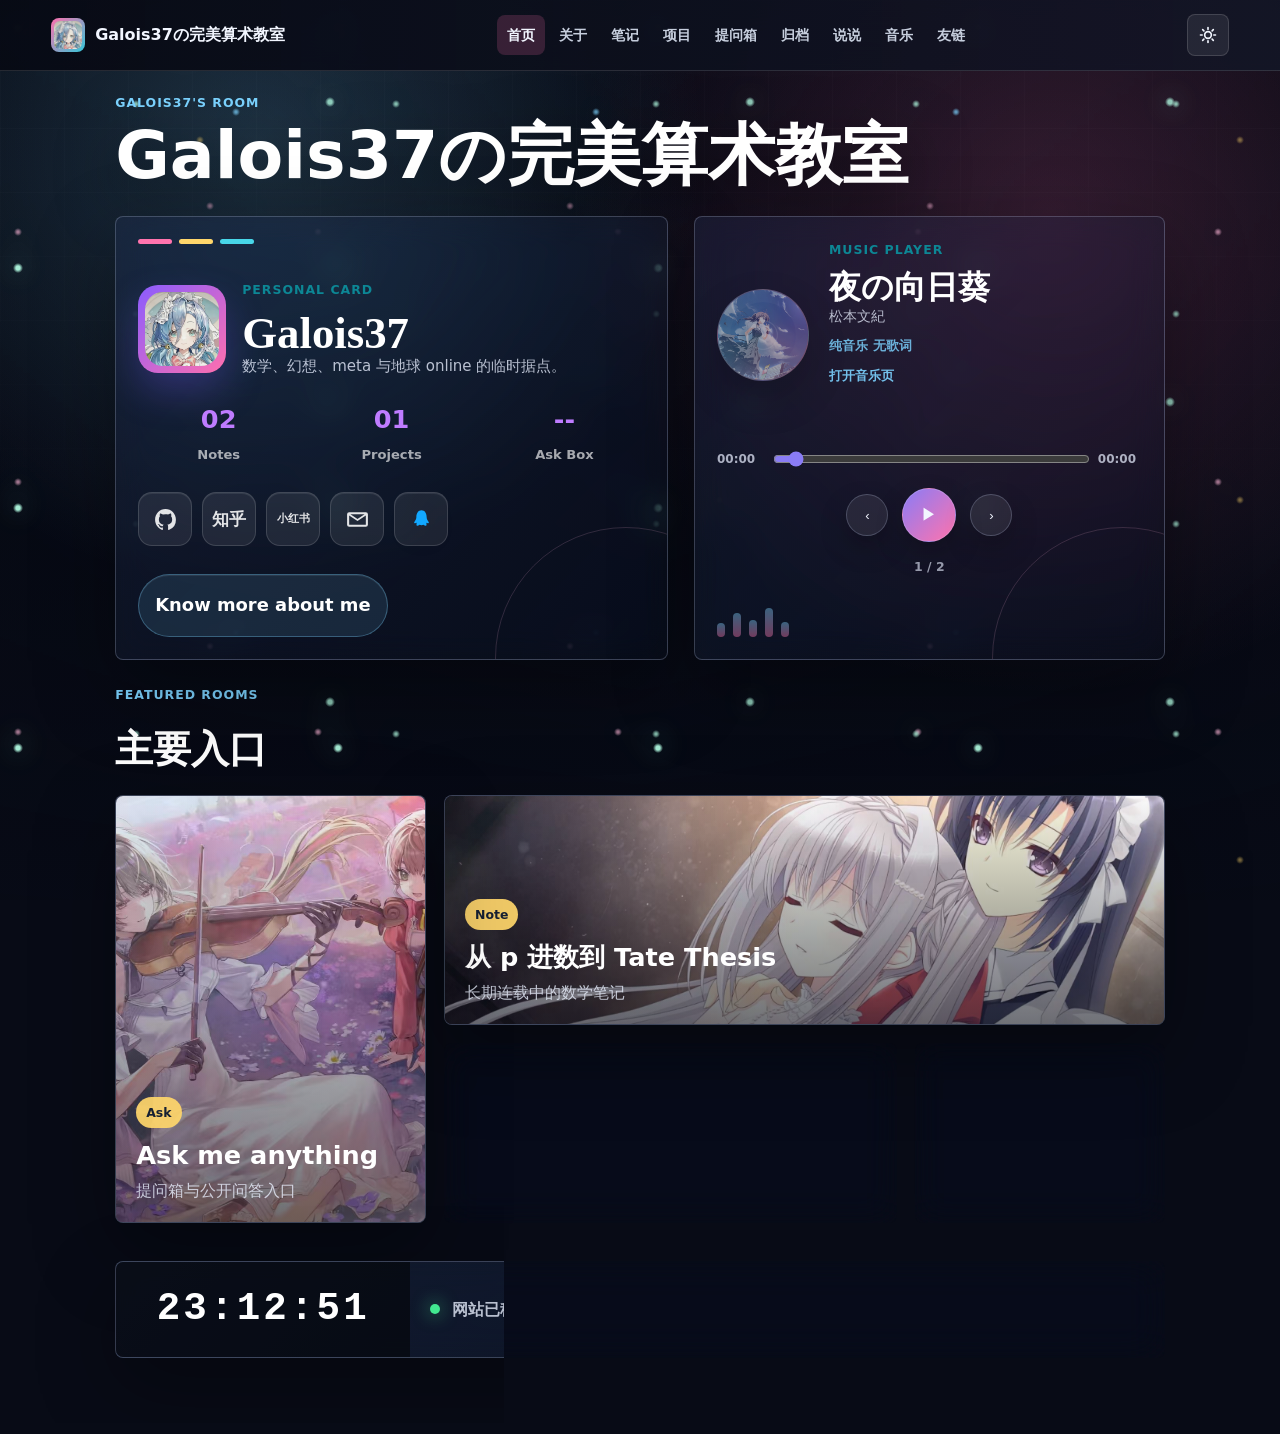
==== commit 7e7a8057: "Update site assets 2026-06-13 21:29:19" ====
--- a/index.html
+++ b/index.html
@@ -5,7 +5,7 @@
   <meta name="viewport" content="width=device-width, initial-scale=1">
   <title>Galois37の完美算术教室</title>
   <meta name="description" content="Galois37 的个人主页，记录笔记、项目、文章杂谈和提问箱。">
-  <link rel="stylesheet" href="styles.css?v=20260613-page-copy-1">
+  <link rel="stylesheet" href="styles.css?v=20260613-remove-resource-1">
 </head>
 <body data-page="home">
   <header class="site-header" id="top">
@@ -158,7 +158,8 @@
     <a href="#top">回到顶部</a>
   </footer>
 
-  <script src="script.js?v=20260613-page-copy-1"></script>
+  <script src="script.js?v=20260613-remove-resource-1"></script>
 </body>
 </html>
 
+
--- a/styles.css
+++ b/styles.css
@@ -409,7 +409,6 @@
 .archive-item,
 .moment-card,
 .friend-card,
-.resource-card,
 .admin-login,
 .admin-section,
 .admin-row {
@@ -655,7 +654,6 @@
 .archive-item,
 .moment-card,
 .friend-card,
-.resource-card,
 .admin-login,
 .admin-section,
 .admin-row {
@@ -1523,62 +1521,6 @@
 .admin-moment-image {
   aspect-ratio: 16 / 10;
   max-height: 220px;
-}
-
-.resource-board,
-.resource-group {
-  display: grid;
-  gap: 22px;
-}
-
-.resource-grid {
-  display: grid;
-  grid-template-columns: repeat(2, minmax(0, 1fr));
-  gap: 14px;
-}
-
-.resource-card {
-  position: relative;
-  overflow: hidden;
-  display: grid;
-  gap: 8px;
-  padding: 20px;
-  transition: transform 180ms ease, border-color 180ms ease;
-}
-
-.visual-resource-card {
-  min-height: 190px;
-  align-content: end;
-  background:
-    linear-gradient(180deg, rgba(8, 12, 28, 0.12), rgba(8, 12, 28, 0.72)),
-    var(--resource-cover),
-    rgba(255, 255, 255, 0.05);
-  background-size: cover;
-  background-position: center;
-}
-
-.resource-card-shade {
-  position: absolute;
-  inset: 0;
-  background: radial-gradient(circle at 16% 16%, rgba(124, 211, 255, 0.18), transparent 34%);
-  pointer-events: none;
-}
-
-.visual-resource-card strong,
-.visual-resource-card p {
-  position: relative;
-  z-index: 1;
-}
-
-.resource-card:hover,
-.resource-card:focus-visible {
-  transform: translateY(-2px);
-  border-color: rgba(50, 199, 217, 0.38);
-  outline: none;
-}
-
-.resource-card strong {
-  font-size: 1.08rem;
 }
 
 .clean-list {
@@ -4049,10 +3991,6 @@
     display: grid;
   }
 
-  .resource-grid {
-    grid-template-columns: 1fr;
-  }
-
   .admin-row-head,
   .admin-actions {
     align-items: stretch;
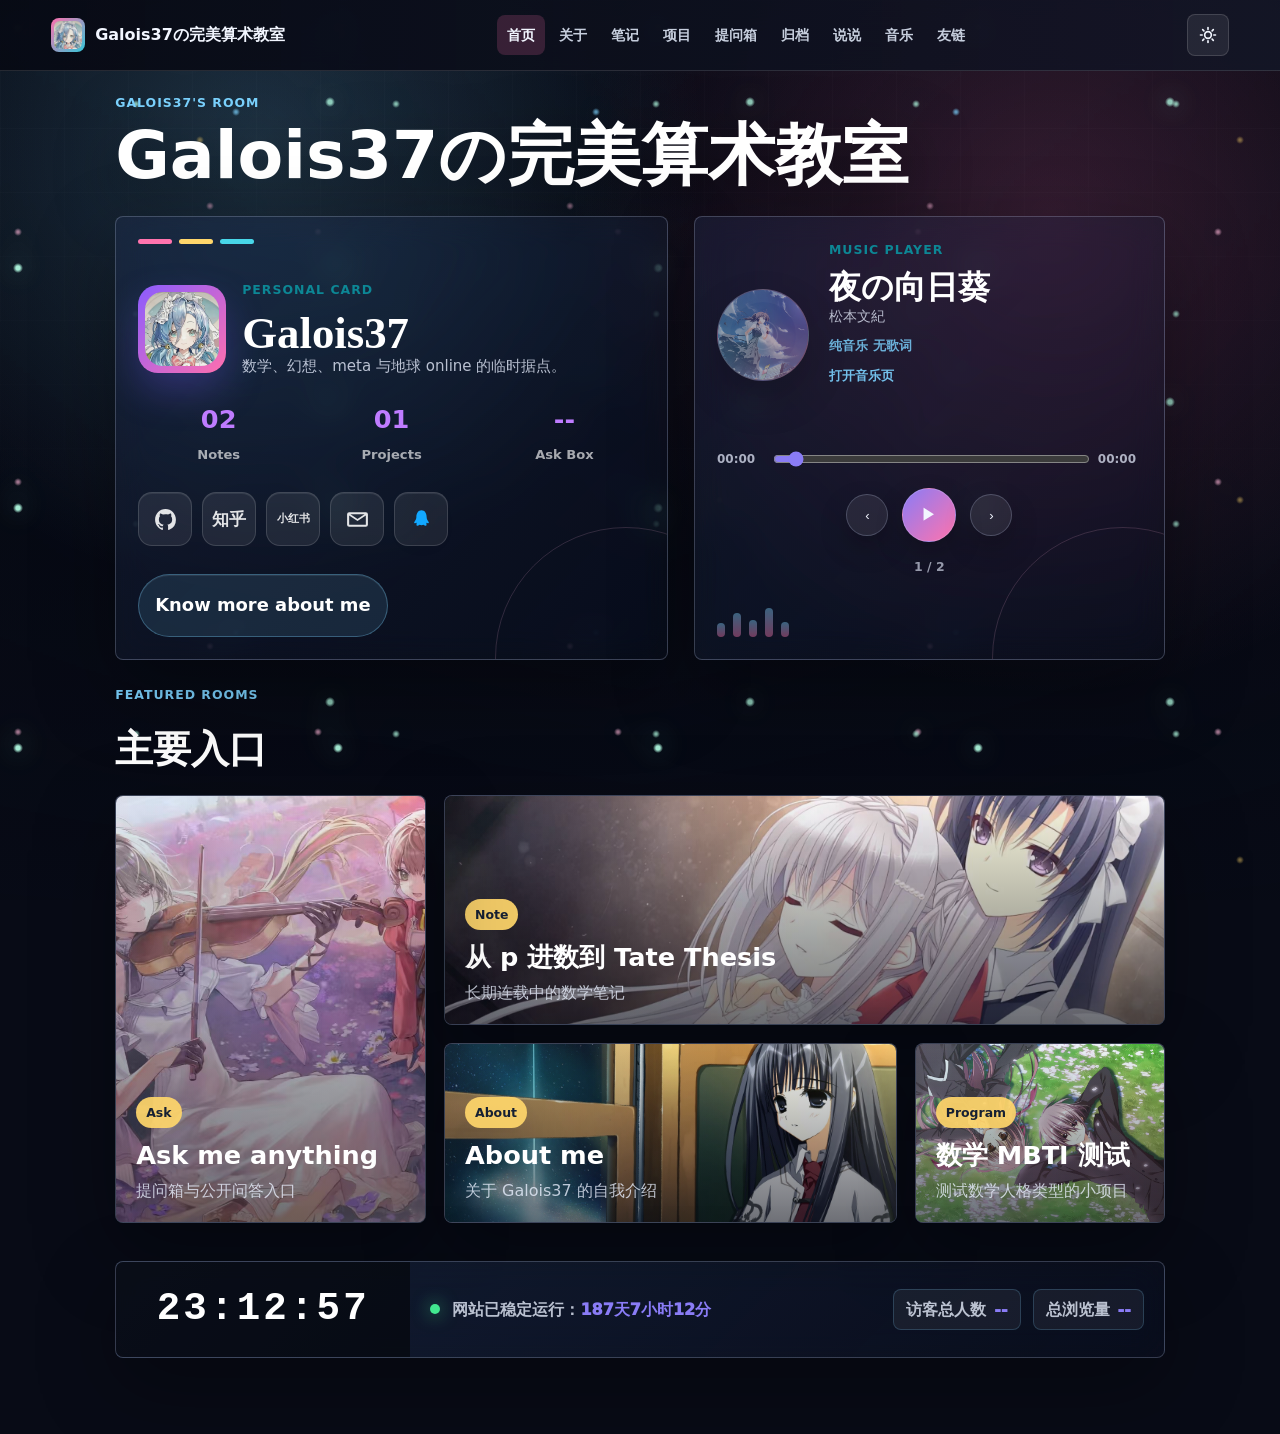
==== commit 941e5efc: "Update site assets 2026-06-13 22:16:53" ====
--- a/index.html
+++ b/index.html
@@ -5,7 +5,7 @@
   <meta name="viewport" content="width=device-width, initial-scale=1">
   <title>Galois37の完美算术教室</title>
   <meta name="description" content="Galois37 的个人主页，记录笔记、项目、文章杂谈和提问箱。">
-  <link rel="stylesheet" href="styles.css?v=20260613-remove-resource-1">
+  <link rel="stylesheet" href="styles.css?v=20260613-moments-masonry-1">
 </head>
 <body data-page="home">
   <header class="site-header" id="top">
@@ -158,8 +158,9 @@
     <a href="#top">回到顶部</a>
   </footer>
 
-  <script src="script.js?v=20260613-remove-resource-1"></script>
+  <script src="script.js?v=20260613-moments-masonry-1"></script>
 </body>
 </html>
 
 
+
--- a/styles.css
+++ b/styles.css
@@ -922,8 +922,7 @@
   grid-column: 1 / -1;
 }
 
-.friend-connection,
-.moments-intro {
+.friend-connection {
   display: grid;
   gap: 18px;
   margin-bottom: 22px;
@@ -938,16 +937,14 @@
   align-items: center;
 }
 
-.friend-connection h2,
-.moments-intro h2 {
+.friend-connection h2 {
   margin: 0;
   color: var(--ink);
   font-size: clamp(2rem, 4vw, 3.4rem);
   line-height: 1.05;
 }
 
-.friend-connection p:not(.eyebrow),
-.moments-intro p:not(.eyebrow) {
+.friend-connection p:not(.eyebrow) {
   max-width: 680px;
   color: var(--muted);
   font-weight: 800;
@@ -1130,6 +1127,10 @@
 .moments-list {
   display: grid;
   gap: 14px;
+}
+
+.moments-section {
+  padding-top: clamp(6px, 2vw, 18px);
 }
 
 .note-list,
@@ -1344,6 +1345,14 @@
   left: -64px;
 }
 
+.moments-list {
+  display: block;
+  width: min(1120px, 100%);
+  margin: 0 auto;
+  column-count: 2;
+  column-gap: clamp(24px, 4vw, 44px);
+}
+
 .archive-item h2,
 .moment-card h2 {
   margin: 0 0 8px;
@@ -1353,19 +1362,22 @@
 .moment-card {
   position: relative;
   display: grid;
-  gap: 16px;
+  gap: 18px;
+  break-inside: avoid;
   overflow: hidden;
-  min-height: 260px;
-  padding: clamp(20px, 4vw, 30px);
+  min-height: 330px;
+  margin: 0 0 clamp(26px, 4vw, 44px);
+  padding: clamp(24px, 3vw, 36px);
   border: 1px solid var(--line);
-  border-radius: 8px;
+  border-radius: 28px;
   background:
-    linear-gradient(135deg, rgba(23, 29, 51, 0.78), rgba(48, 42, 66, 0.66)),
+    linear-gradient(135deg, rgba(28, 43, 70, 0.62), rgba(42, 36, 62, 0.54)),
     var(--moment-bg, none),
-    var(--panel);
+    rgba(23, 29, 51, 0.48);
   background-size: cover;
   background-position: center;
-  box-shadow: var(--shadow);
+  box-shadow: 0 28px 90px rgba(0, 0, 0, 0.28);
+  backdrop-filter: blur(18px) saturate(132%);
 }
 
 .moment-card::before {
@@ -1373,8 +1385,9 @@
   position: absolute;
   inset: 0;
   background:
-    radial-gradient(circle at 12% 18%, rgba(255, 111, 174, 0.22), transparent 24rem),
-    linear-gradient(180deg, rgba(9, 12, 24, 0.04), rgba(9, 12, 24, 0.22));
+    radial-gradient(circle at 8% 8%, rgba(124, 211, 255, 0.16), transparent 20rem),
+    radial-gradient(circle at 100% 0, rgba(255, 111, 174, 0.14), transparent 18rem),
+    linear-gradient(180deg, rgba(9, 12, 24, 0.02), rgba(9, 12, 24, 0.24));
   pointer-events: none;
 }
 
@@ -1388,18 +1401,18 @@
 
 .moment-head {
   display: grid;
-  grid-template-columns: 72px 1fr;
+  grid-template-columns: 58px 1fr;
   align-items: center;
-  gap: 18px;
-  padding-bottom: 24px;
+  gap: 14px;
+  padding-bottom: 22px;
   border-bottom: 1px solid rgba(203, 213, 255, 0.14);
 }
 
 .moment-avatar {
-  width: 72px;
-  height: 72px;
+  width: 58px;
+  height: 58px;
   border: 2px solid rgba(124, 211, 255, 0.26);
-  border-radius: 8px;
+  border-radius: 16px;
   object-fit: cover;
   box-shadow: 0 18px 34px rgba(0, 0, 0, 0.24);
 }
@@ -1411,7 +1424,7 @@
   flex-wrap: wrap;
   color: #9eb7e9;
   font-family: Georgia, "Times New Roman", serif;
-  font-size: clamp(1.7rem, 4vw, 2.45rem);
+  font-size: clamp(1.55rem, 2.4vw, 2rem);
   line-height: 1;
 }
 
@@ -1434,7 +1447,7 @@
   display: block;
   margin-top: 8px;
   color: rgba(218, 227, 255, 0.74);
-  font-size: clamp(1rem, 2vw, 1.18rem);
+  font-size: clamp(0.95rem, 1.4vw, 1.08rem);
 }
 
 .moment-head time::before {
@@ -1451,14 +1464,14 @@
 .moment-content {
   display: grid;
   gap: 12px;
-  max-width: 760px;
+  max-width: none;
 }
 
 .moment-content p {
   white-space: pre-wrap;
   color: rgba(255, 255, 255, 0.92);
-  font-size: clamp(1.28rem, 2.4vw, 1.9rem);
-  font-weight: 800;
+  font-size: clamp(1.04rem, 1.65vw, 1.32rem);
+  font-weight: 750;
   line-height: 1.8;
 }
 
@@ -1470,7 +1483,7 @@
 
 .moment-gallery {
   justify-self: center;
-  width: min(100%, 720px);
+  width: min(100%, 560px);
   grid-template-columns: repeat(2, minmax(0, 1fr));
 }
 
@@ -1502,7 +1515,7 @@
 
 .moment-image {
   aspect-ratio: 16 / 10;
-  max-height: 360px;
+  max-height: 260px;
 }
 
 .moment-foot {
@@ -2231,7 +2244,6 @@
 html[data-theme="light"] .moment-card,
 html[data-theme="light"] .content-card,
 html[data-theme="light"] .friend-connection,
-html[data-theme="light"] .moments-intro,
 html[data-theme="light"] .public-qa-list article,
 html[data-theme="light"] .admin-sidebar,
 html[data-theme="light"] .admin-topbar,
@@ -3521,6 +3533,10 @@
     gap: 8px;
   }
 
+  .moments-list {
+    column-count: 1;
+  }
+
   .archive-list::before,
   .archive-item::after {
     display: none;
@@ -3954,8 +3970,7 @@
     line-height: 1.75;
   }
 
-  .friend-connection,
-  .moments-intro {
+  .friend-connection {
     padding: 18px;
   }
 
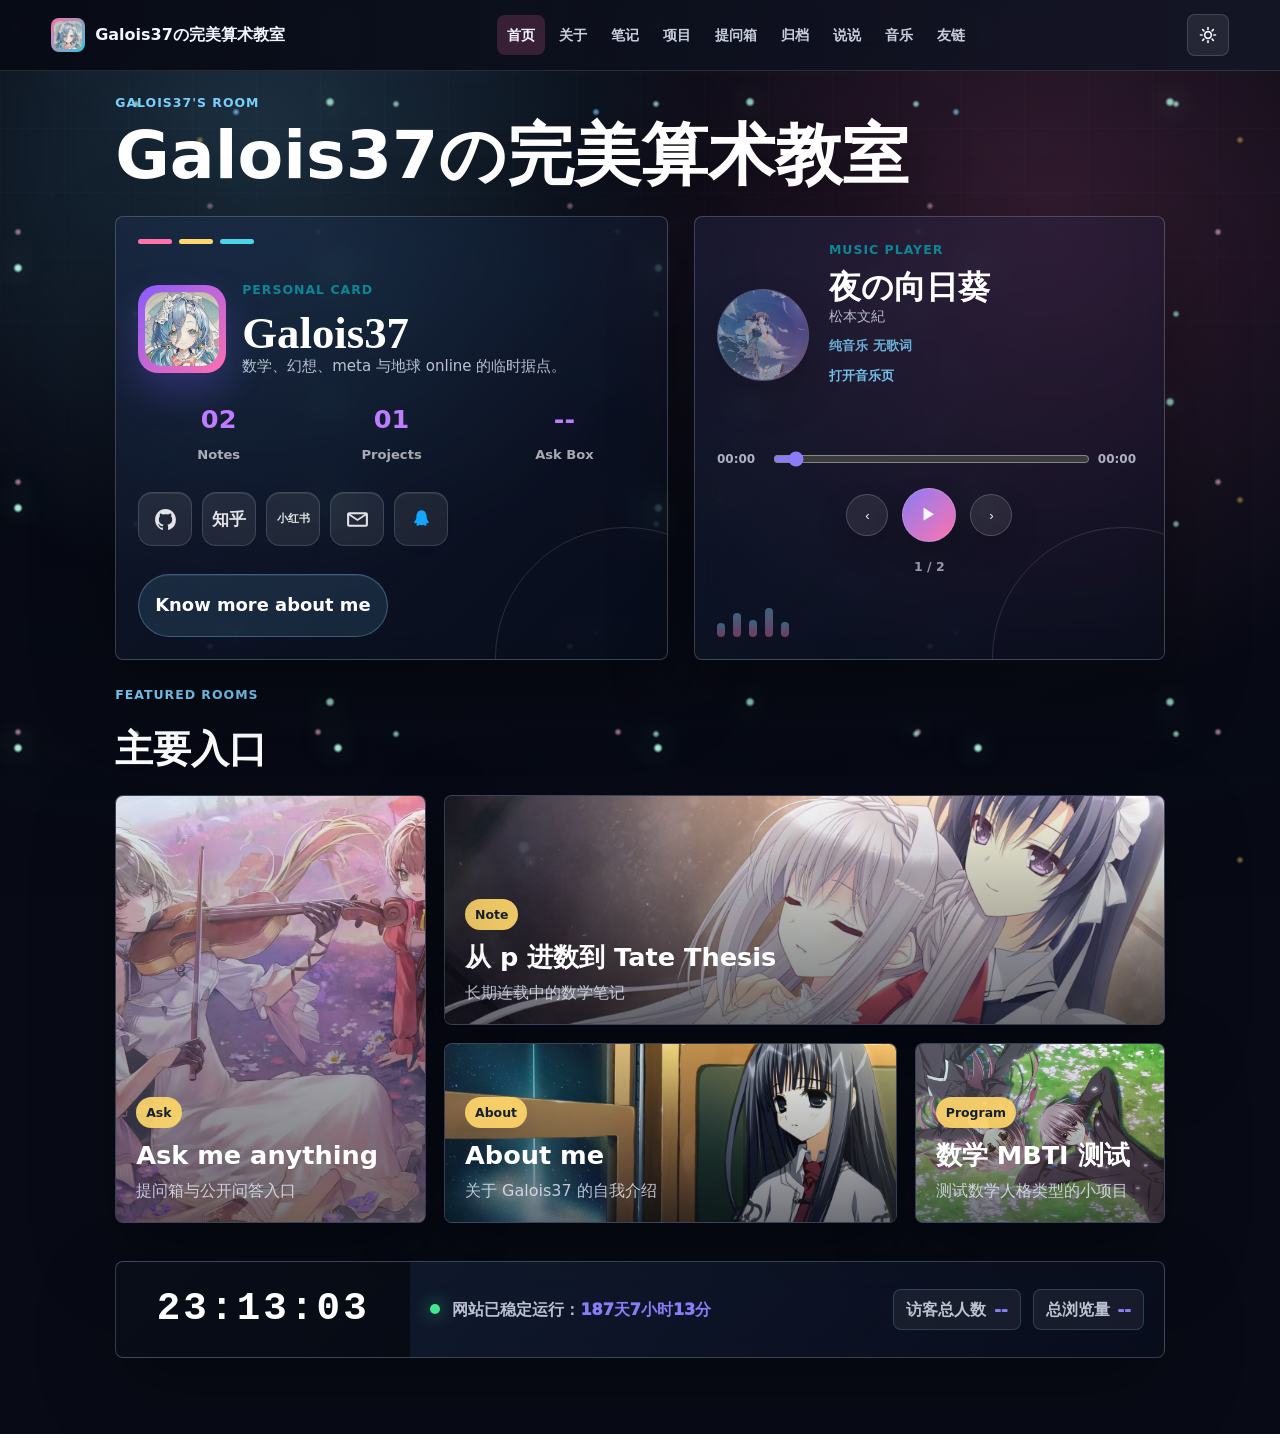
==== commit 10ab575e: "Update site assets 2026-06-21 19:32:01" ====
--- a/index.html
+++ b/index.html
@@ -1,11 +1,11 @@
-﻿<!doctype html>
+<!doctype html>
 <html lang="zh-CN">
 <head>
   <meta charset="utf-8">
   <meta name="viewport" content="width=device-width, initial-scale=1">
   <title>Galois37の完美算术教室</title>
   <meta name="description" content="Galois37 的个人主页，记录笔记、项目、文章杂谈和提问箱。">
-  <link rel="stylesheet" href="styles.css?v=20260613-moments-masonry-1">
+  <link rel="stylesheet" href="styles.css?v=20260621-friend-apply-2">
 </head>
 <body data-page="home">
   <header class="site-header" id="top">
@@ -158,9 +158,11 @@
     <a href="#top">回到顶部</a>
   </footer>
 
-  <script src="script.js?v=20260613-moments-masonry-1"></script>
+  <script src="script.js?v=20260621-friend-apply-2"></script>
 </body>
 </html>
 
 
 
+
+
--- a/styles.css
+++ b/styles.css
@@ -861,20 +861,6 @@
   min-width: 0;
 }
 
-.friend-link-text {
-  position: absolute;
-  left: 124px;
-  right: 72px;
-  bottom: 18px;
-  z-index: 1;
-  overflow: hidden;
-  color: rgba(210, 222, 255, 0.48);
-  font-size: 0.82rem;
-  font-weight: 800;
-  text-overflow: ellipsis;
-  white-space: nowrap;
-}
-
 .friend-body strong {
   color: var(--ink);
   font-size: clamp(1.25rem, 2.4vw, 1.65rem);
@@ -954,6 +940,18 @@
 .friend-template-box {
   display: grid;
   gap: 12px;
+}
+
+.friend-apply-form label {
+  display: grid;
+  gap: 7px;
+  color: var(--muted);
+  font-weight: 900;
+}
+
+.friend-apply-form input,
+.friend-apply-form textarea {
+  background: rgba(8, 12, 24, 0.38);
 }
 
 .friend-connection pre {
@@ -2300,6 +2298,11 @@
   border-color: rgba(174, 128, 47, 0.18);
   background: rgba(255, 252, 242, 0.42);
   color: #4c3829;
+}
+
+html[data-theme="light"] .friend-apply-form input,
+html[data-theme="light"] .friend-apply-form textarea {
+  background: rgba(255, 252, 242, 0.42);
 }
 
 .home-main {
@@ -3588,11 +3591,6 @@
     top: 18px;
   }
 
-  .friend-link-text {
-    left: 104px;
-    right: 58px;
-    bottom: 16px;
-  }
 }
 
 @media (max-width: 860px) {
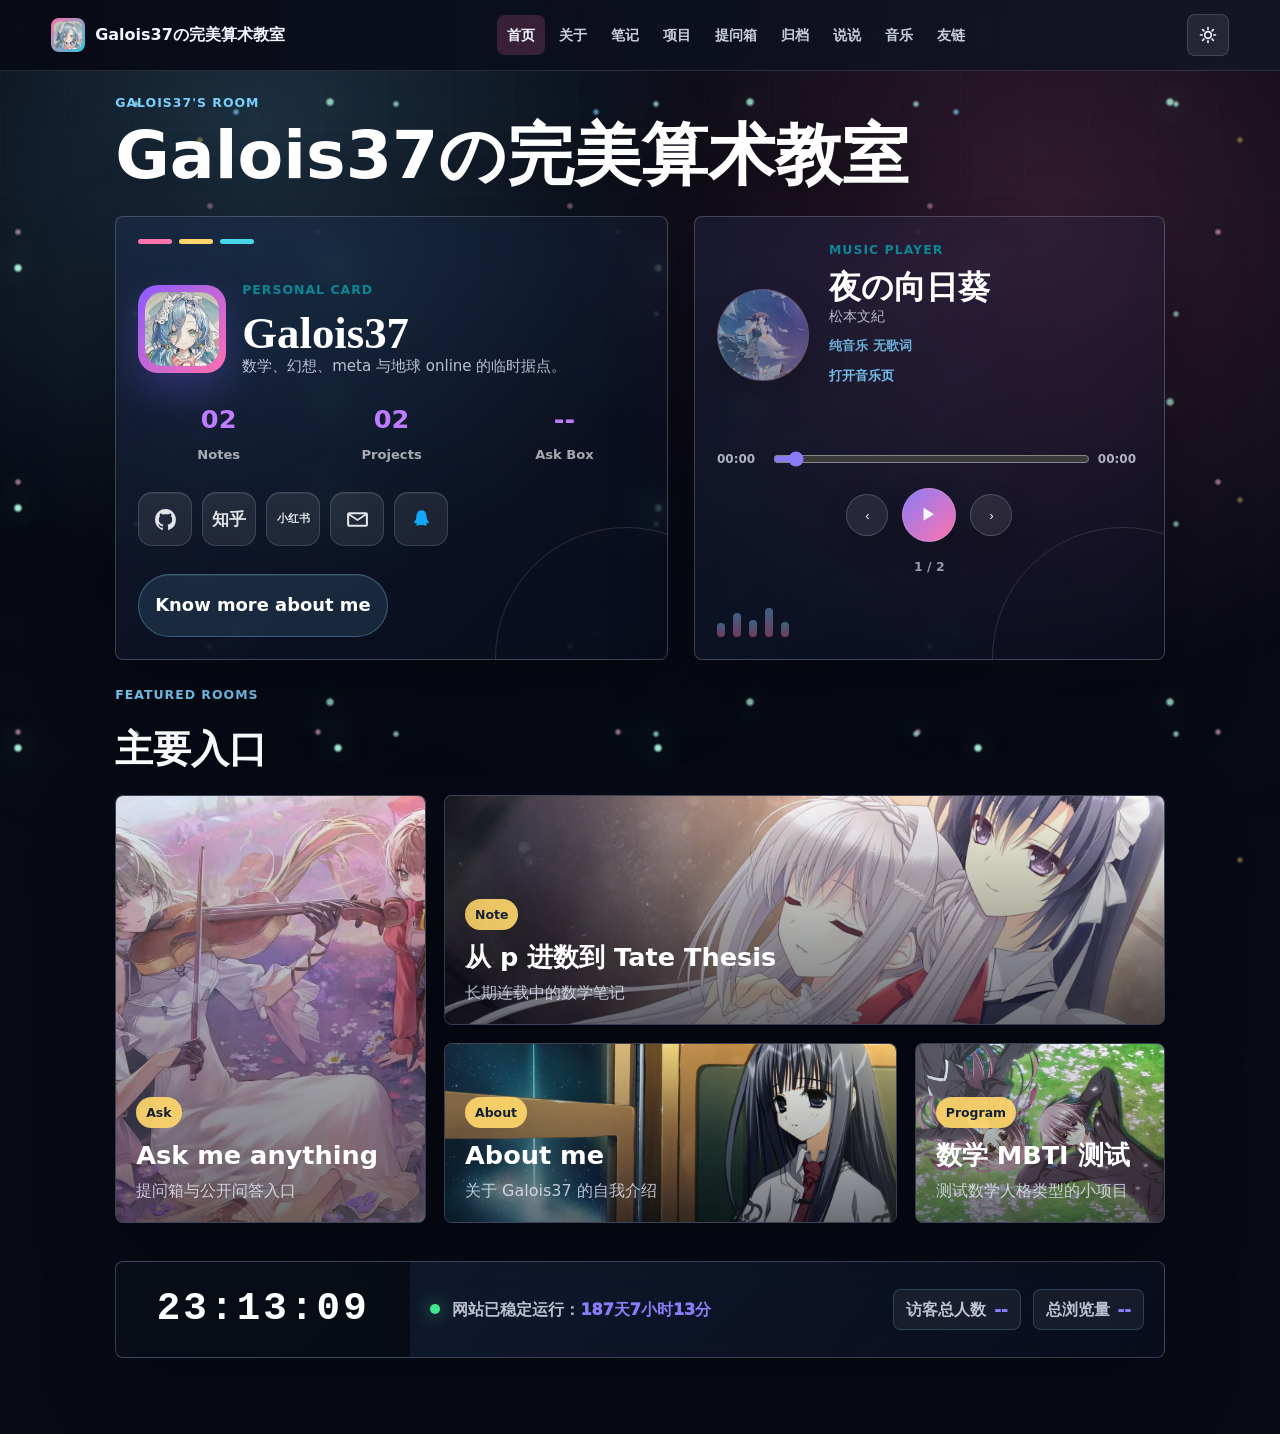
==== commit 7b98e0e4: "Update site assets 2026-06-30 12:43:20" ====
--- a/index.html
+++ b/index.html
@@ -5,7 +5,7 @@
   <meta name="viewport" content="width=device-width, initial-scale=1">
   <title>Galois37の完美算术教室</title>
   <meta name="description" content="Galois37 的个人主页，记录笔记、项目、文章杂谈和提问箱。">
-  <link rel="stylesheet" href="styles.css?v=20260621-friend-apply-2">
+  <link rel="stylesheet" href="styles.css?v=20260630-article-hub-1">
 </head>
 <body data-page="home">
   <header class="site-header" id="top">
@@ -158,7 +158,7 @@
     <a href="#top">回到顶部</a>
   </footer>
 
-  <script src="script.js?v=20260621-friend-apply-2"></script>
+  <script src="script.js?v=20260630-article-hub-1"></script>
 </body>
 </html>
 
@@ -166,3 +166,4 @@
 
 
 
+
--- a/styles.css
+++ b/styles.css
@@ -247,6 +247,8 @@
 body[data-page="about"] .site-nav a[data-nav="about"],
 body[data-page="notes"] .site-nav a[data-nav="notes"],
 body[data-page="articles"] .site-nav a[data-nav="articles"],
+body[data-page="article-list"] .site-nav a[data-nav="articles"],
+body[data-page="article"] .site-nav a[data-nav="articles"],
 body[data-page="ask"] .site-nav a[data-nav="ask"],
 body[data-page="archive"] .site-nav a[data-nav="archive"],
 body[data-page="moments"] .site-nav a[data-nav="moments"],
@@ -1307,6 +1309,305 @@
   position: relative;
 }
 
+.article-hub-card .content-body p {
+  display: none;
+}
+
+.article-index-main {
+  padding-bottom: clamp(56px, 8vw, 100px);
+}
+
+.article-index-hero {
+  padding-bottom: clamp(36px, 6vw, 74px);
+}
+
+.article-index-section {
+  padding-top: 0;
+}
+
+.article-timeline-shell {
+  position: relative;
+  width: min(960px, 100%);
+  margin: 0 auto;
+  padding: clamp(18px, 3vw, 28px) 0 clamp(24px, 4vw, 42px);
+}
+
+.article-timeline-shell::before {
+  content: "";
+  position: absolute;
+  top: 20px;
+  bottom: 0;
+  left: 26px;
+  width: 3px;
+  border-radius: 999px;
+  background: linear-gradient(180deg, rgba(124, 211, 255, 0.82), rgba(255, 111, 174, 0.48), rgba(138, 124, 246, 0.72));
+  box-shadow: 0 0 24px rgba(124, 211, 255, 0.36);
+}
+
+.article-timeline-head,
+.article-year-marker,
+.article-index-row {
+  position: relative;
+  display: grid;
+  grid-template-columns: 54px minmax(0, 1fr);
+  align-items: center;
+}
+
+.article-timeline-head {
+  margin-bottom: clamp(16px, 3vw, 24px);
+}
+
+.article-timeline-head h2,
+.article-year-marker h3 {
+  margin: 0;
+  color: #fff;
+}
+
+.article-timeline-head h2 {
+  font-size: clamp(1.65rem, 3vw, 2.4rem);
+}
+
+.timeline-dot {
+  z-index: 2;
+  justify-self: center;
+  width: 18px;
+  height: 18px;
+  border: 4px solid #7dd8ff;
+  border-radius: 999px;
+  background: rgba(13, 18, 35, 0.9);
+  box-shadow: 0 0 0 5px rgba(13, 18, 35, 0.42), 0 0 20px rgba(124, 211, 255, 0.36);
+}
+
+.timeline-dot.is-large {
+  width: 26px;
+  height: 26px;
+  border-width: 7px;
+}
+
+.article-year-group {
+  display: grid;
+  gap: 14px;
+  margin-top: clamp(18px, 3vw, 30px);
+}
+
+.article-year-marker h3 {
+  font-size: clamp(1.3rem, 2.2vw, 1.85rem);
+}
+
+.article-year-list {
+  display: grid;
+  gap: 16px;
+}
+
+.article-index-row {
+  padding: 10px 14px 10px 0;
+  border-radius: 8px;
+  color: rgba(235, 241, 255, 0.86);
+  text-decoration: none;
+  transition: transform 160ms ease, background 160ms ease;
+}
+
+.article-index-row:hover,
+.article-index-row:focus-visible {
+  transform: translateX(4px);
+  background: rgba(255, 255, 255, 0.06);
+  outline: none;
+}
+
+.article-index-thumb {
+  grid-column: 2;
+  grid-row: 1;
+  width: min(180px, 32vw);
+  aspect-ratio: 16 / 9;
+  overflow: hidden;
+  border: 1px solid rgba(210, 222, 255, 0.2);
+  border-radius: 8px;
+  box-shadow: 0 18px 38px rgba(0, 0, 0, 0.25);
+}
+
+.article-index-thumb img {
+  width: 100%;
+  height: 100%;
+  object-fit: cover;
+  filter: saturate(0.98) brightness(0.86);
+}
+
+.article-index-body {
+  grid-column: 2;
+  grid-row: 1;
+  display: grid;
+  gap: 6px;
+  min-width: 0;
+  margin-left: min(210px, calc(32vw + 24px));
+}
+
+.article-index-body time {
+  color: rgba(215, 226, 255, 0.72);
+  font-size: 0.92rem;
+  font-weight: 900;
+}
+
+.article-index-body time::before {
+  content: "▣";
+  margin-right: 8px;
+  color: #7dd8ff;
+}
+
+.article-index-body strong {
+  color: #fff;
+  font-size: clamp(1.08rem, 2vw, 1.45rem);
+  line-height: 1.3;
+}
+
+.article-index-empty {
+  margin-left: 54px;
+  padding: 24px;
+}
+
+.article-page-main {
+  padding-bottom: clamp(48px, 8vw, 92px);
+}
+
+.article-detail-hero {
+  padding-bottom: clamp(34px, 6vw, 74px);
+}
+
+.article-detail-meta {
+  display: flex;
+  gap: 12px;
+  margin-top: 18px;
+  color: var(--muted);
+  font-weight: 900;
+}
+
+.article-detail-section {
+  padding-top: 0;
+}
+
+.article-detail-card {
+  width: min(980px, 100%);
+  margin: 0 auto;
+  padding: clamp(22px, 4vw, 46px);
+  background:
+    radial-gradient(circle at 12% 4%, rgba(124, 211, 255, 0.12), transparent 20rem),
+    radial-gradient(circle at 92% 0, rgba(255, 111, 174, 0.12), transparent 18rem),
+    rgba(22, 27, 51, 0.56);
+}
+
+.article-detail-cover {
+  margin: calc(clamp(22px, 4vw, 46px) * -1) calc(clamp(22px, 4vw, 46px) * -1) clamp(22px, 4vw, 42px);
+  overflow: hidden;
+  border-radius: 18px 18px 0 0;
+  max-height: min(420px, 52vw);
+}
+
+.article-detail-cover img {
+  display: block;
+  width: 100%;
+  height: 100%;
+  max-height: inherit;
+  object-fit: cover;
+  filter: saturate(0.96) brightness(0.82);
+}
+
+.article-markdown {
+  color: rgba(235, 240, 255, 0.88);
+  font-size: clamp(1rem, 1.4vw, 1.12rem);
+  line-height: 1.9;
+}
+
+.article-markdown > *:first-child {
+  margin-top: 0;
+}
+
+.article-markdown h1,
+.article-markdown h2,
+.article-markdown h3,
+.article-markdown h4 {
+  margin: 1.65em 0 0.65em;
+  color: #fff;
+  line-height: 1.25;
+}
+
+.article-markdown h1 {
+  font-size: clamp(2rem, 5vw, 3.6rem);
+}
+
+.article-markdown h2 {
+  font-size: clamp(1.55rem, 3vw, 2.25rem);
+}
+
+.article-markdown h3 {
+  font-size: clamp(1.24rem, 2.2vw, 1.62rem);
+}
+
+.article-markdown p,
+.article-markdown ul,
+.article-markdown ol,
+.article-markdown blockquote,
+.article-markdown pre {
+  margin: 0 0 1.15em;
+}
+
+.article-markdown ul,
+.article-markdown ol {
+  padding-left: 1.35em;
+}
+
+.article-markdown li + li {
+  margin-top: 0.35em;
+}
+
+.article-markdown a {
+  color: #7ce7ff;
+  font-weight: 900;
+  text-decoration: none;
+}
+
+.article-markdown img {
+  display: block;
+  width: min(100%, 820px);
+  max-height: 70vh;
+  margin: 1.5em auto;
+  border: 1px solid rgba(210, 222, 255, 0.16);
+  border-radius: 16px;
+  object-fit: contain;
+  box-shadow: 0 24px 50px rgba(0, 0, 0, 0.28);
+}
+
+.article-markdown blockquote {
+  padding: 16px 18px;
+  border-left: 4px solid rgba(124, 211, 255, 0.72);
+  border-radius: 0 14px 14px 0;
+  background: rgba(124, 211, 255, 0.08);
+  color: rgba(235, 240, 255, 0.76);
+}
+
+.article-markdown code {
+  padding: 0.15em 0.38em;
+  border-radius: 6px;
+  background: rgba(10, 14, 30, 0.58);
+  color: #ffe0ef;
+  font-size: 0.92em;
+}
+
+.article-markdown pre {
+  overflow-x: auto;
+  padding: 18px;
+  border: 1px solid rgba(210, 222, 255, 0.14);
+  border-radius: 16px;
+  background: rgba(5, 8, 22, 0.62);
+}
+
+.article-markdown pre code {
+  padding: 0;
+  background: transparent;
+}
+
+.markdown-empty {
+  color: var(--muted);
+}
+
 .archive-item {
   width: min(460px, calc(50% - 52px));
   border: 1px solid var(--line);
@@ -2019,6 +2320,86 @@
   font-weight: 900;
 }
 
+.admin-row-titleline {
+  display: flex;
+  align-items: center;
+  gap: 12px;
+  min-width: 0;
+}
+
+.admin-row-cover {
+  flex: 0 0 auto;
+  width: 58px;
+  height: 58px;
+  border: 1px solid rgba(210, 222, 255, 0.16);
+  border-radius: 12px;
+  object-fit: cover;
+  background: rgba(255, 255, 255, 0.08);
+}
+
+.admin-row-cover-empty {
+  display: inline-grid;
+  place-items: center;
+  color: #ffd6e7;
+  font-weight: 900;
+}
+
+.markdown-editor-grid {
+  display: grid;
+  grid-template-columns: minmax(0, 1fr) minmax(320px, 0.9fr);
+  gap: clamp(14px, 2vw, 22px);
+  align-items: stretch;
+}
+
+.markdown-editor-pane,
+.markdown-preview-pane {
+  min-width: 0;
+}
+
+.markdown-editor-pane textarea {
+  min-height: 540px;
+  font-family: "Cascadia Mono", "Fira Code", Consolas, monospace;
+  line-height: 1.7;
+}
+
+.markdown-preview-pane {
+  display: grid;
+  grid-template-rows: auto minmax(0, 1fr);
+  overflow: hidden;
+  border: 1px solid rgba(210, 222, 255, 0.14);
+  border-radius: 8px;
+  background:
+    radial-gradient(circle at 100% 0, rgba(124, 211, 255, 0.1), transparent 16rem),
+    rgba(5, 8, 22, 0.18);
+}
+
+.markdown-preview-head {
+  display: flex;
+  align-items: baseline;
+  justify-content: space-between;
+  gap: 10px;
+  padding: 14px 16px;
+  border-bottom: 1px solid rgba(210, 222, 255, 0.1);
+  color: var(--text);
+  font-weight: 900;
+}
+
+.markdown-preview-head small {
+  color: var(--muted);
+}
+
+.markdown-preview-pane .article-markdown {
+  max-height: 540px;
+  overflow: auto;
+  padding: 18px;
+  font-size: 0.96rem;
+}
+
+.markdown-admin-list .admin-row p {
+  margin: 0;
+  color: var(--muted);
+}
+
 .admin-friend-preview,
 .admin-content-preview,
 .admin-moment-preview {
@@ -2241,6 +2622,9 @@
 html[data-theme="light"] .friend-card,
 html[data-theme="light"] .moment-card,
 html[data-theme="light"] .content-card,
+html[data-theme="light"] .article-detail-card,
+html[data-theme="light"] .article-index-empty,
+html[data-theme="light"] .markdown-preview-pane,
 html[data-theme="light"] .friend-connection,
 html[data-theme="light"] .public-qa-list article,
 html[data-theme="light"] .admin-sidebar,
@@ -2259,6 +2643,48 @@
 html[data-theme="light"] .admin-section .ask-form,
 html[data-theme="light"] .admin-section .glass-card {
   background: rgba(255, 255, 255, 0.32);
+}
+
+html[data-theme="light"] .article-markdown {
+  color: rgba(56, 42, 32, 0.9);
+}
+
+html[data-theme="light"] .article-markdown h1,
+html[data-theme="light"] .article-markdown h2,
+html[data-theme="light"] .article-markdown h3,
+html[data-theme="light"] .article-markdown h4 {
+  color: #2f2418;
+}
+
+html[data-theme="light"] .article-markdown a {
+  color: #008799;
+}
+
+html[data-theme="light"] .article-timeline-head h2,
+html[data-theme="light"] .article-year-marker h3,
+html[data-theme="light"] .article-index-body strong {
+  color: #3a2b1d;
+}
+
+html[data-theme="light"] .article-index-row {
+  color: rgba(58, 43, 29, 0.74);
+}
+
+html[data-theme="light"] .article-index-row:hover,
+html[data-theme="light"] .article-index-row:focus-visible {
+  background: rgba(255, 250, 235, 0.28);
+}
+
+html[data-theme="light"] .article-markdown blockquote {
+  border-left-color: rgba(198, 142, 63, 0.72);
+  background: rgba(255, 230, 178, 0.28);
+  color: rgba(70, 51, 36, 0.78);
+}
+
+html[data-theme="light"] .article-markdown code,
+html[data-theme="light"] .article-markdown pre {
+  background: rgba(255, 250, 238, 0.5);
+  color: #7d3657;
 }
 
 html[data-theme="light"] .admin-tabs button.is-active {
@@ -3917,6 +4343,32 @@
     justify-content: space-between;
   }
 
+  .article-timeline-shell::before {
+    left: 17px;
+  }
+
+  .article-timeline-head,
+  .article-year-marker,
+  .article-index-row {
+    grid-template-columns: 36px minmax(0, 1fr);
+  }
+
+  .article-index-row {
+    align-items: start;
+  }
+
+  .article-index-thumb {
+    width: min(132px, 34vw);
+  }
+
+  .article-index-body {
+    margin-left: min(152px, calc(34vw + 20px));
+  }
+
+  .article-index-empty {
+    margin-left: 36px;
+  }
+
   .hero-profile {
     padding: 22px;
   }
@@ -4021,6 +4473,16 @@
     grid-template-columns: 1fr;
   }
 
+  .markdown-editor-grid {
+    grid-template-columns: 1fr;
+  }
+
+  .markdown-editor-pane textarea,
+  .markdown-preview-pane .article-markdown {
+    min-height: 360px;
+    max-height: none;
+  }
+
   .archive-list {
     width: 100%;
     gap: 22px;
@@ -4053,6 +4515,21 @@
 }
 
 @media (max-width: 560px) {
+  .article-detail-card {
+    padding: 18px;
+    border-radius: 16px;
+  }
+
+  .article-detail-cover {
+    margin: -18px -18px 22px;
+    border-radius: 16px 16px 0 0;
+    max-height: 260px;
+  }
+
+  .article-markdown img {
+    border-radius: 12px;
+  }
+
   .visual-content-card {
     grid-template-rows: minmax(170px, auto) 1fr;
     border-radius: 16px;
